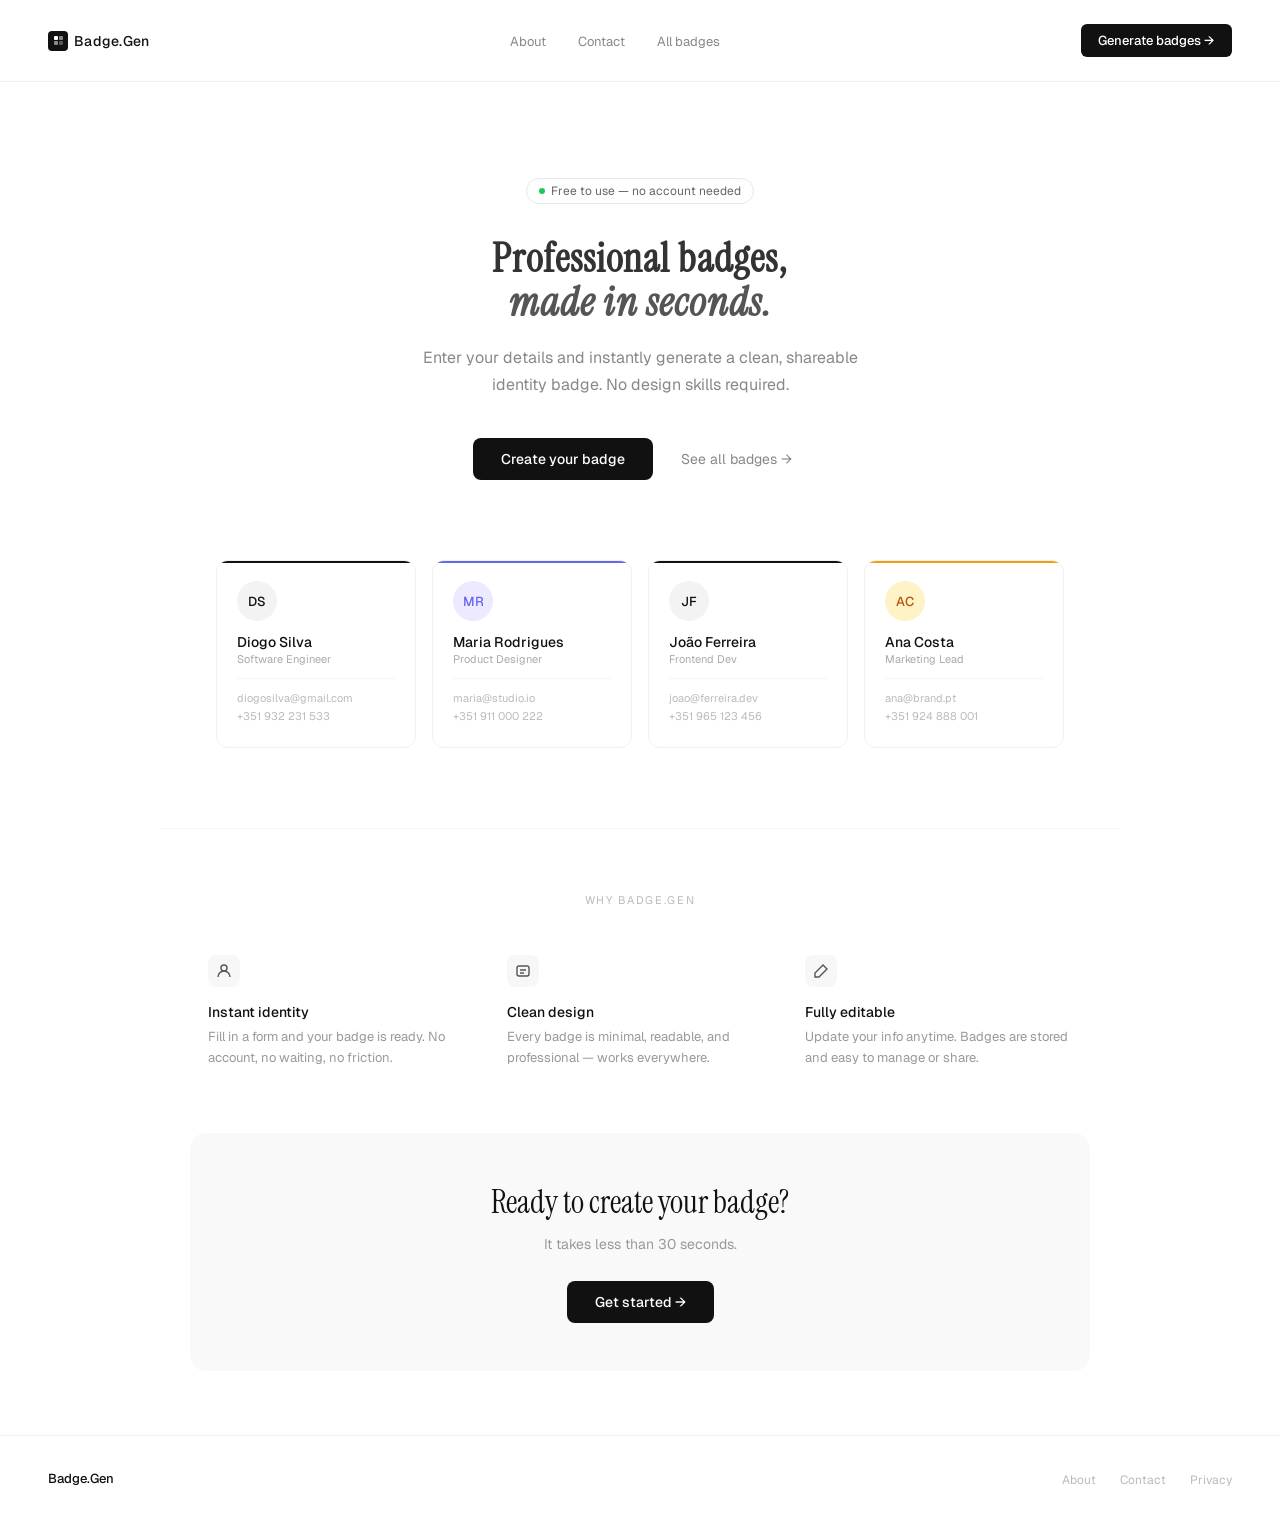
==== index.html @ 601352c2 "feat: changed over all structor and fixed path on nav bar" ====
<!doctype html>
<html lang="en">
  <head>
    <meta charset="UTF-8" />
    <meta name="viewport" content="width=device-width, initial-scale=1.0" />
    <title>Document</title>
    <link rel="stylesheet" href="styles/styles.css" />
  </head>
    <script src="scripts/webComponents.js"></script>
  <body>
    <div class="lp">
      <badge-gen-navbar
        logo-href="/"
        cta-href="/generate-badges.html"
      ></badge-gen-navbar>

      <section class="hero">
        <div class="pill">
          <span class="pill-dot"></span>
          Free to use — no account needed
        </div>
        <h1>Professional badges,<br /><em>made in seconds.</em></h1>
        <p class="hero-sub">
          Enter your details and instantly generate a clean, shareable identity
          badge. No design skills required.
        </p>
        <div class="hero-actions">
          <button class="btn-cta-lg">Create your badge</button>
          <button class="btn-ghost">See all badges →</button>
        </div>
      </section>

      <section class="preview-section">
        <div class="badge-strip">
          <div class="badge-card c1">
            <div class="b-avatar a1">DS</div>
            <div class="b-name">Diogo Silva</div>
            <div class="b-role">Software Engineer</div>
            <div class="b-sep"></div>
            <div class="b-detail">diogosilva@gmail.com</div>
            <div class="b-detail">+351 932 231 533</div>
          </div>
          <div class="badge-card c2">
            <div class="b-avatar a2">MR</div>
            <div class="b-name">Maria Rodrigues</div>
            <div class="b-role">Product Designer</div>
            <div class="b-sep"></div>
            <div class="b-detail">maria@studio.io</div>
            <div class="b-detail">+351 911 000 222</div>
          </div>
          <div class="badge-card c1">
            <div class="b-avatar a1">JF</div>
            <div class="b-name">João Ferreira</div>
            <div class="b-role">Frontend Dev</div>
            <div class="b-sep"></div>
            <div class="b-detail">joao@ferreira.dev</div>
            <div class="b-detail">+351 965 123 456</div>
          </div>
          <div class="badge-card c3">
            <div class="b-avatar a3">AC</div>
            <div class="b-name">Ana Costa</div>
            <div class="b-role">Marketing Lead</div>
            <div class="b-sep"></div>
            <div class="b-detail">ana@brand.pt</div>
            <div class="b-detail">+351 924 888 001</div>
          </div>
        </div>
      </section>

      <section class="features">
        <p class="features-label">Why Badge.Gen</p>
        <div class="features-grid">
          <div class="feat-item">
            <div class="feat-icon">
              <svg
                viewBox="0 0 16 16"
                fill="none"
                stroke="currentColor"
                stroke-width="1.4"
              >
                <circle cx="8" cy="5" r="3" />
                <path d="M2 14c0-3.3 2.7-6 6-6s6 2.7 6 6" />
              </svg>
            </div>
            <div class="feat-title">Instant identity</div>
            <div class="feat-desc">
              Fill in a form and your badge is ready. No account, no waiting, no
              friction.
            </div>
          </div>
          <div class="feat-item">
            <div class="feat-icon">
              <svg
                viewBox="0 0 16 16"
                fill="none"
                stroke="currentColor"
                stroke-width="1.4"
              >
                <rect x="2" y="3" width="12" height="10" rx="2" />
                <path d="M5 7h6M5 10h4" />
              </svg>
            </div>
            <div class="feat-title">Clean design</div>
            <div class="feat-desc">
              Every badge is minimal, readable, and professional — works
              everywhere.
            </div>
          </div>
          <div class="feat-item">
            <div class="feat-icon">
              <svg
                viewBox="0 0 16 16"
                fill="none"
                stroke="currentColor"
                stroke-width="1.4"
              >
                <path d="M10 2l4 4-8 8H2v-4L10 2z" />
              </svg>
            </div>
            <div class="feat-title">Fully editable</div>
            <div class="feat-desc">
              Update your info anytime. Badges are stored and easy to manage or
              share.
            </div>
          </div>
        </div>
      </section>

      <section class="cta-section">
        <h2>Ready to create your badge?</h2>
        <p>It takes less than 30 seconds.</p>
        <button class="btn-cta-lg">Get started →</button>
      </section>

      <footer>
        <span class="footer-logo">Badge.Gen</span>
        <ul class="footer-links">
          <li><a href="#">About</a></li>
          <li><a href="#">Contact</a></li>
          <li><a href="#">Privacy</a></li>
        </ul>
      </footer>
    </div>
  </body>
</html>
---- styles/styles.css ----
@import url('https://fonts.googleapis.com/css2?family=Instrument+Serif:ital@0;1&family=Geist:wght@300;400;500&display=swap');

  * { box-sizing: border-box; margin: 0; padding: 0; }
body {
  font-family: 'Geist', sans-serif;
  background: #fafafa;
  color: #111;
}

/* layout */
.page {
  max-width: 1100px;
  margin: 0 auto;
  padding: 3rem 1.5rem;
}

/* título */
.page h1 {
  text-align: center;
  margin-bottom: 2rem;
  font-size: 2.5rem;
}

/* form */
#create-badge {
  margin: 0 auto;
  max-width: 420px;
  padding: 2rem;
  background: #fff;
  border: 1px solid #eee;
  border-radius: 16px;
  box-shadow: 0 10px 30px rgba(0,0,0,0.05);
}

/* inputs */
.input-group label {
  font-size: 12px;
  color: #666;
}

#create-badge {
  display: flex;
  flex-direction: column;
  gap: 1em;
}

/* botão */
.cssbuttons-io-button {
  margin-top: 1rem;
  background: #111;
  color: white;
  border: none;
  padding: 0.75rem;
  border-radius: 10px;
  cursor: pointer;
}

.cssbuttons-io-button:hover {
  opacity: 0.85;
}
  .lp {
    background: #fff;
    color: #111;
    font-family: 'Geist', sans-serif;
    font-weight: 400;
  }

  nav {
    display: flex;
    align-items: center;
    justify-content: space-between;
    padding: 1.5rem 3rem;
    border-bottom: 1px solid #f0f0f0;
  }

  .logo {
    font-family: 'Geist', sans-serif;
    font-size: 14px;
    font-weight: 500;
    letter-spacing: 0.02em;
    color: #111;
    display: flex;
    align-items: center;
    gap: 6px;
  }

  .logo-mark {
    width: 20px;
    height: 20px;
    background: #111;
    border-radius: 4px;
    display: inline-flex;
    align-items: center;
    justify-content: center;
  }

  .logo-mark svg { width: 11px; height: 11px; }

  .nav-links {
    display: flex;
    align-items: center;
    gap: 2rem;
    list-style: none;
  }

  .nav-links a {
    font-size: 13px;
    color: #888;
    text-decoration: none;
    transition: color 0.15s;
  }

  .nav-links a:hover { color: #111; }

  .btn-cta {
    font-family: 'Geist', sans-serif;
    font-size: 13px;
    font-weight: 500;
    background: #111;
    color: #fff;
    border: none;
    padding: 0.55rem 1.25rem;
    border-radius: 6px;
    cursor: pointer;
    transition: opacity 0.15s;
  }
  
  .btn-cta:hover { opacity: 0.8; }

  .btn-outline {
    font-family: 'Geist', sans-serif;
    font-size: 13px;
    font-weight: 500;
    background: #fff;
    color: #111;
    border: 1px solid #e0e0e0;
    padding: 0.55rem 1.25rem;
    border-radius: 6px;
    cursor: pointer;
    transition: border-color 0.15s;
  }

  .btn-outline:hover { border-color: #bbb; }

  .hero {
    padding: 6rem 3rem 5rem;
    max-width: 960px;
    margin: 0 auto;
    text-align: center;
  }

  .pill {
    display: inline-flex;
    align-items: center;
    gap: 6px;
    border: 1px solid #e8e8e8;
    border-radius: 99px;
    padding: 4px 12px;
    font-size: 12px;
    color: #666;
    margin-bottom: 2rem;
  }

  .pill-dot {
    width: 6px;
    height: 6px;
    border-radius: 50%;
    background: #22c55e;
    flex-shrink: 0;
  }

  h1 {
    font-family: 'Instrument Serif', serif;
    font-size: clamp(3rem, 6vw, 4.5rem);
    font-weight: 400;
    line-height: 1.1;
    letter-spacing: -0.02em;
    color: #111;
    margin-bottom: 1.25rem;
  }

  h1 em {
    font-style: italic;
    color: #555;
  }

  .hero-sub {
    font-size: 16px;
    color: #888;
    line-height: 1.7;
    max-width: 480px;
    margin: 0 auto 2.5rem;
  }

  .hero-actions {
    display: flex;
    align-items: center;
    justify-content: center;
    gap: 12px;
  }

  .btn-cta-lg {
    font-family: 'Geist', sans-serif;
    font-size: 14px;
    font-weight: 500;
    background: #111;
    color: #fff;
    border: none;
    padding: 0.75rem 1.75rem;
    border-radius: 8px;
    cursor: pointer;
    transition: opacity 0.15s;
  }

  .btn-cta-lg:hover { opacity: 0.8; }

  .btn-ghost {
    font-family: 'Geist', sans-serif;
    font-size: 14px;
    color: #888;
    background: none;
    border: none;
    cursor: pointer;
    padding: 0.75rem 1rem;
    transition: color 0.15s;
  }

  .btn-ghost:hover { color: #111; }

  .preview-section {
    padding: 0 3rem 5rem;
    max-width: 960px;
    margin: 0 auto;
  }

  .badge-strip {
    display: flex;
    gap: 16px;
    justify-content: center;
    flex-wrap: wrap;
  }

  .badge-card {
    width: 200px;
    border: 1px solid #f0f0f0;
    border-radius: 12px;
    padding: 1.25rem;
    background: #fff;
    position: relative;
    overflow: hidden;
    transition: border-color 0.2s;
  }

  .badge-card:hover { border-color: #ddd; }

  .badge-card::after {
    content: '';
    position: absolute;
    top: 0; left: 0; right: 0;
    height: 2px;
  }

  .badge-card.c1::after { background: #111; }
  .badge-card.c2::after { background: #6366f1; }
  .badge-card.c3::after { background: #f59e0b; }

  .b-avatar {
    width: 40px;
    height: 40px;
    border-radius: 50%;
    display: flex;
    align-items: center;
    justify-content: center;
    font-size: 13px;
    font-weight: 500;
    margin-bottom: 0.75rem;
  }

  .b-avatar.a1 { background: #f3f3f3; color: #111; }
  .b-avatar.a2 { background: #ede9fe; color: #6366f1; }
  .b-avatar.a3 { background: #fef3c7; color: #b45309; }

  .b-name {
    font-size: 14px;
    font-weight: 500;
    color: #111;
    margin-bottom: 1px;
  }

  .b-role {
    font-size: 11px;
    color: #aaa;
    margin-bottom: 0.75rem;
  }

  .b-sep { height: 1px; background: #f5f5f5; margin-bottom: 0.75rem; }

  .b-detail {
    font-size: 11px;
    color: #bbb;
    margin-bottom: 4px;
    white-space: nowrap;
    overflow: hidden;
    text-overflow: ellipsis;
  }

  .features {
    padding: 4rem 3rem;
    max-width: 960px;
    margin: 0 auto;
    border-top: 1px solid #f5f5f5;
  }

  .features-label {
    font-size: 11px;
    letter-spacing: 0.15em;
    text-transform: uppercase;
    color: #bbb;
    margin-bottom: 3rem;
    text-align: center;
  }

  .features-grid {
    display: grid;
    grid-template-columns: repeat(3, minmax(0, 1fr));
    gap: 2rem;
  }

  .feat-item { }

  .feat-icon {
    width: 32px;
    height: 32px;
    background: #f7f7f7;
    border-radius: 8px;
    display: flex;
    align-items: center;
    justify-content: center;
    margin-bottom: 1rem;
  }

  .feat-icon svg { width: 16px; height: 16px; color: #555; }

  .feat-title {
    font-size: 14px;
    font-weight: 500;
    color: #111;
    margin-bottom: 6px;
  }

  .feat-desc {
    font-size: 13px;
    color: #999;
    line-height: 1.6;
  }

  .cta-section {
    margin: 0 3rem 4rem;
    max-width: 900px;
    margin-left: auto;
    margin-right: auto;
    background: #f9f9f9;
    border-radius: 16px;
    padding: 3rem;
    text-align: center;
  }

  .cta-section h2 {
    font-family: 'Instrument Serif', serif;
    font-size: 2rem;
    font-weight: 400;
    color: #111;
    margin-bottom: 0.75rem;
  }

  .cta-section p {
    font-size: 14px;
    color: #999;
    margin-bottom: 1.75rem;
  }

  footer {
    padding: 2rem 3rem;
    border-top: 1px solid #f0f0f0;
    display: flex;
    align-items: center;
    justify-content: space-between;
  }

  .footer-logo {
    font-size: 13px;
    font-weight: 500;
    color: #111;
  }

  .footer-links {
    display: flex;
    gap: 1.5rem;
    list-style: none;
  }

  .footer-links a {
    font-size: 12px;
    color: #bbb;
    text-decoration: none;
  }

  .footer-links a:hover { color: #888; }






/* From Uiverse.io by reglobby */ 
.input {
  border: 2px solid transparent;
  width: 100%;
  height: 2.5em;
  padding-left: 0.8em;
  outline: none;
  overflow: hidden;
  background-color: #F3F3F3;
  border-radius: 10px;
  transition: all 0.5s;
}

.input:hover,
.input:focus {
  border: 2px solid #4A9DEC;
  box-shadow: 0px 0px 0px 7px rgb(74, 157, 236, 20%);
  background-color: white;
}

#create-badge {
  display: flex;
  flex-direction: column;
  gap: 1em;
  background-color: #e8e6e6;
  width: 300px;
  padding: 20px;
  border-radius: 20px;
}
.input-group {
  display: flex;
  flex-direction: column;
  gap: 0.5em; 
}

















.container {
    max-width: 1200px;
    background-color: #ffffff;
    border-radius: 12px;
    box-shadow: 0 8px 16px rgba(0, 0, 0, 0.1);
    padding: 30px;
    text-align: center;
}

h1 {
    font-size: 2.5rem;
    color: #333;
    margin-bottom: 20px;
    font-weight: 600;
    letter-spacing: 1px;
}

.badge-list {
    display: grid;
    grid-template-columns: repeat(auto-fill, minmax(250px, 1fr));
    gap: 30px;
    padding: 0 20px;
}

/* Badge item card */
.badge-item {
    background-color: #ffffff;
    border-radius: 12px;
    padding: 20px;
    box-shadow: 0 4px 12px rgba(0, 0, 0, 0.1);
    transition: transform 0.3s ease, box-shadow 0.3s ease;
    display: flex;
    flex-direction: column;
    align-items: center;
    justify-content: center;
    text-align: center;
}

/* Hover effect for badge cards */
.badge-item:hover {
    transform: translateY(-10px);
    box-shadow: 0 8px 24px rgba(0, 0, 0, 0.2);
}

/* Badge image */
.badge-item img {
    width: 80px;
    height: 80px;
    object-fit: contain;
    margin-bottom: 15px;
    transition: transform 0.3s ease;
}

/* Image hover effect */
.badge-item:hover img {
    transform: scale(1.1);
}

/* Badge title */
.badge-item h3 {
    font-size: 1.25rem;
    color: #333;
    margin-bottom: 10px;
    font-weight: 500;
}

/* Badge description */
.badge-item p {
    font-size: 0.875rem;
    color: #666;
    line-height: 1.5;
    max-width: 250px;
    margin: 0 auto;
}
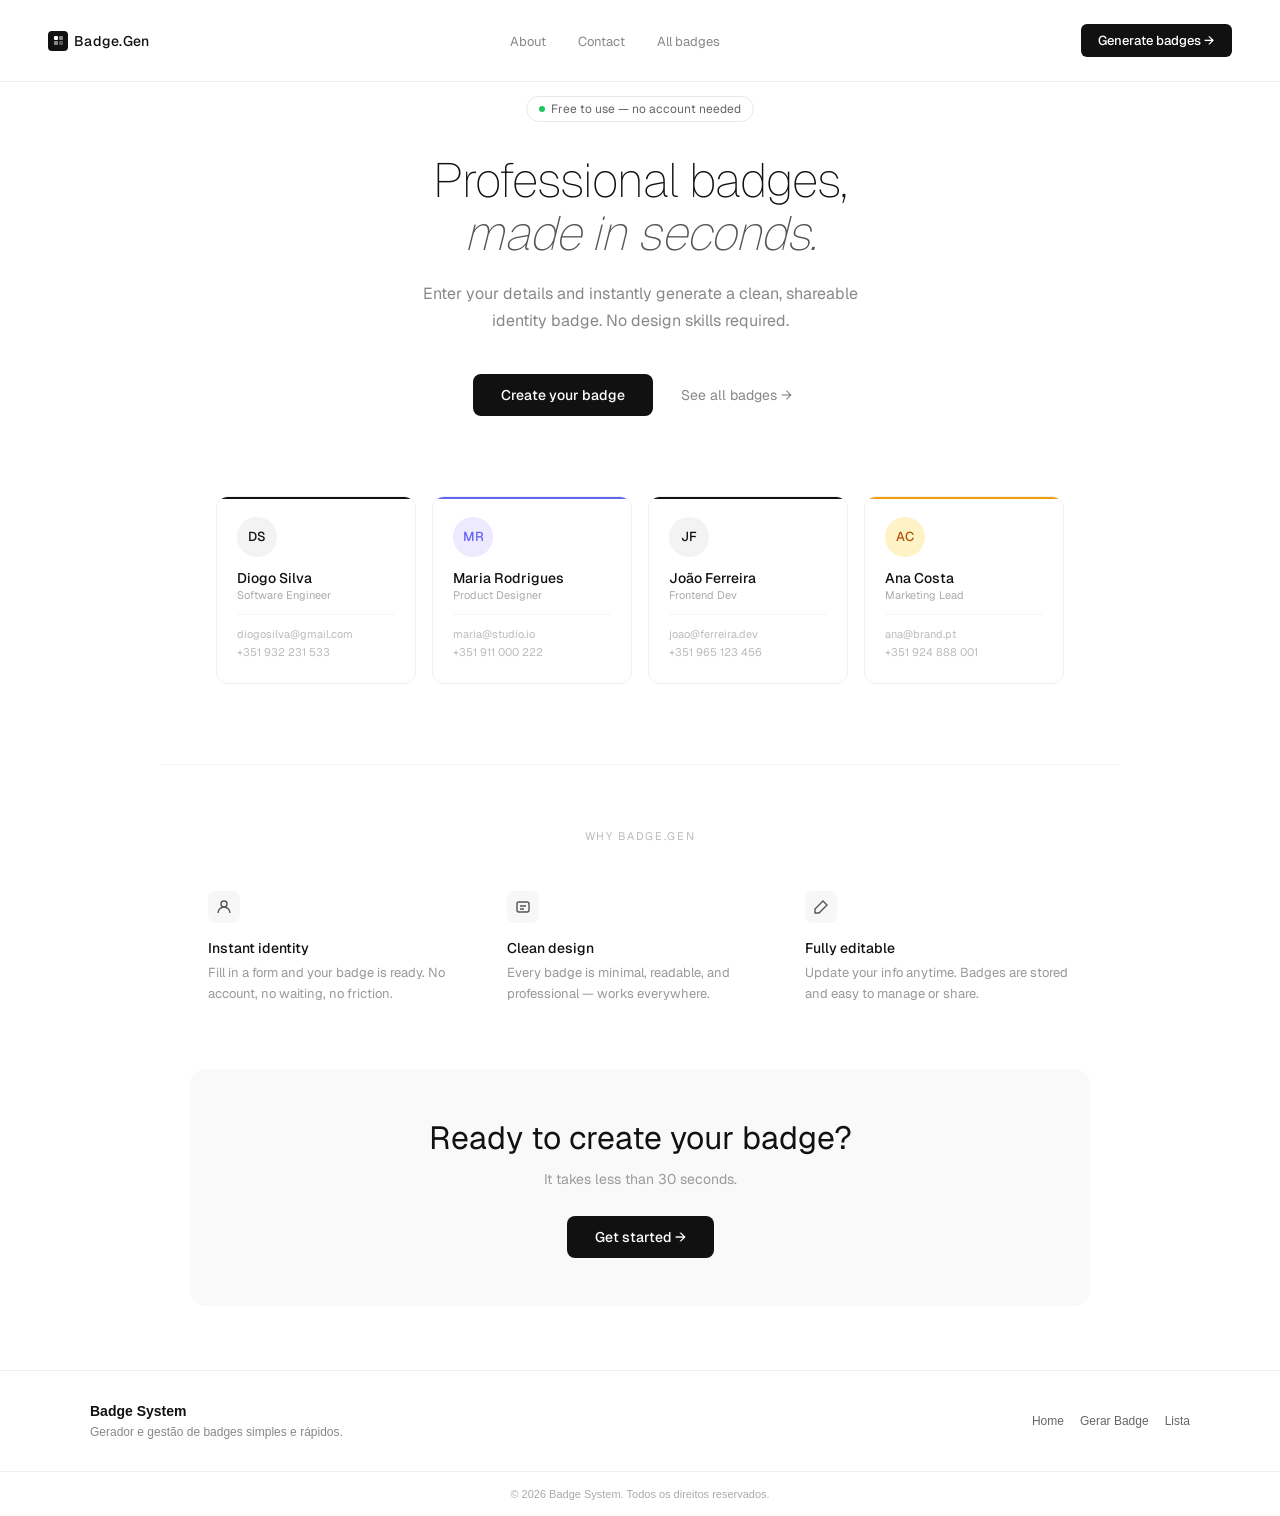
==== commit 8a3970b6: "feat: add badge page and created layout.js with header and footer webcomponents" ====
--- a/index.html
+++ b/index.html
@@ -6,20 +6,21 @@
     <title>Document</title>
     <link rel="stylesheet" href="styles/styles.css" />
   </head>
-    <script src="scripts/webComponents.js"></script>
+  <script type="module" src="/scripts/layout.js"></script>
+
   <body>
     <div class="lp">
-      <badge-gen-navbar
+      <badge-header
         logo-href="/"
         cta-href="/generate-badges.html"
-      ></badge-gen-navbar>
+      ></badge-header>
 
       <section class="hero">
         <div class="pill">
           <span class="pill-dot"></span>
           Free to use — no account needed
         </div>
-        <h1>Professional badges,<br /><em>made in seconds.</em></h1>
+        <h1 class="hero-title">Professional badges,<br /><em>made in seconds.</em></h1>
         <p class="hero-sub">
           Enter your details and instantly generate a clean, shareable identity
           badge. No design skills required.
@@ -132,14 +133,7 @@
         <button class="btn-cta-lg">Get started →</button>
       </section>
 
-      <footer>
-        <span class="footer-logo">Badge.Gen</span>
-        <ul class="footer-links">
-          <li><a href="#">About</a></li>
-          <li><a href="#">Contact</a></li>
-          <li><a href="#">Privacy</a></li>
-        </ul>
-      </footer>
+     <badge-footer></badge-footer>
     </div>
   </body>
 </html>
--- a/styles/styles.css
+++ b/styles/styles.css
@@ -169,17 +169,17 @@
     flex-shrink: 0;
   }
 
-  h1 {
-    font-family: 'Instrument Serif', serif;
-    font-size: clamp(3rem, 6vw, 4.5rem);
+  .hero-title {
+    font-size: clamp(3rem, 2vw, 4.5rem);
     font-weight: 400;
     line-height: 1.1;
     letter-spacing: -0.02em;
     color: #111;
+    font-weight: 100;
     margin-bottom: 1.25rem;
   }
 
-  h1 em {
+  .hero-title em {
     font-style: italic;
     color: #555;
   }
@@ -366,7 +366,6 @@
   }
 
   .cta-section h2 {
-    font-family: 'Instrument Serif', serif;
     font-size: 2rem;
     font-weight: 400;
     color: #111;
@@ -445,96 +444,4 @@
   display: flex;
   flex-direction: column;
   gap: 0.5em; 
-}
-
-
-
-
-
-
-
-
-
-
-
-
-
-
-
-
-
-.container {
-    max-width: 1200px;
-    background-color: #ffffff;
-    border-radius: 12px;
-    box-shadow: 0 8px 16px rgba(0, 0, 0, 0.1);
-    padding: 30px;
-    text-align: center;
-}
-
-h1 {
-    font-size: 2.5rem;
-    color: #333;
-    margin-bottom: 20px;
-    font-weight: 600;
-    letter-spacing: 1px;
-}
-
-.badge-list {
-    display: grid;
-    grid-template-columns: repeat(auto-fill, minmax(250px, 1fr));
-    gap: 30px;
-    padding: 0 20px;
-}
-
-/* Badge item card */
-.badge-item {
-    background-color: #ffffff;
-    border-radius: 12px;
-    padding: 20px;
-    box-shadow: 0 4px 12px rgba(0, 0, 0, 0.1);
-    transition: transform 0.3s ease, box-shadow 0.3s ease;
-    display: flex;
-    flex-direction: column;
-    align-items: center;
-    justify-content: center;
-    text-align: center;
-}
-
-/* Hover effect for badge cards */
-.badge-item:hover {
-    transform: translateY(-10px);
-    box-shadow: 0 8px 24px rgba(0, 0, 0, 0.2);
-}
-
-/* Badge image */
-.badge-item img {
-    width: 80px;
-    height: 80px;
-    object-fit: contain;
-    margin-bottom: 15px;
-    transition: transform 0.3s ease;
-}
-
-/* Image hover effect */
-.badge-item:hover img {
-    transform: scale(1.1);
-}
-
-/* Badge title */
-.badge-item h3 {
-    font-size: 1.25rem;
-    color: #333;
-    margin-bottom: 10px;
-    font-weight: 500;
-}
-
-/* Badge description */
-.badge-item p {
-    font-size: 0.875rem;
-    color: #666;
-    line-height: 1.5;
-    max-width: 250px;
-    margin: 0 auto;
-}
-
+}
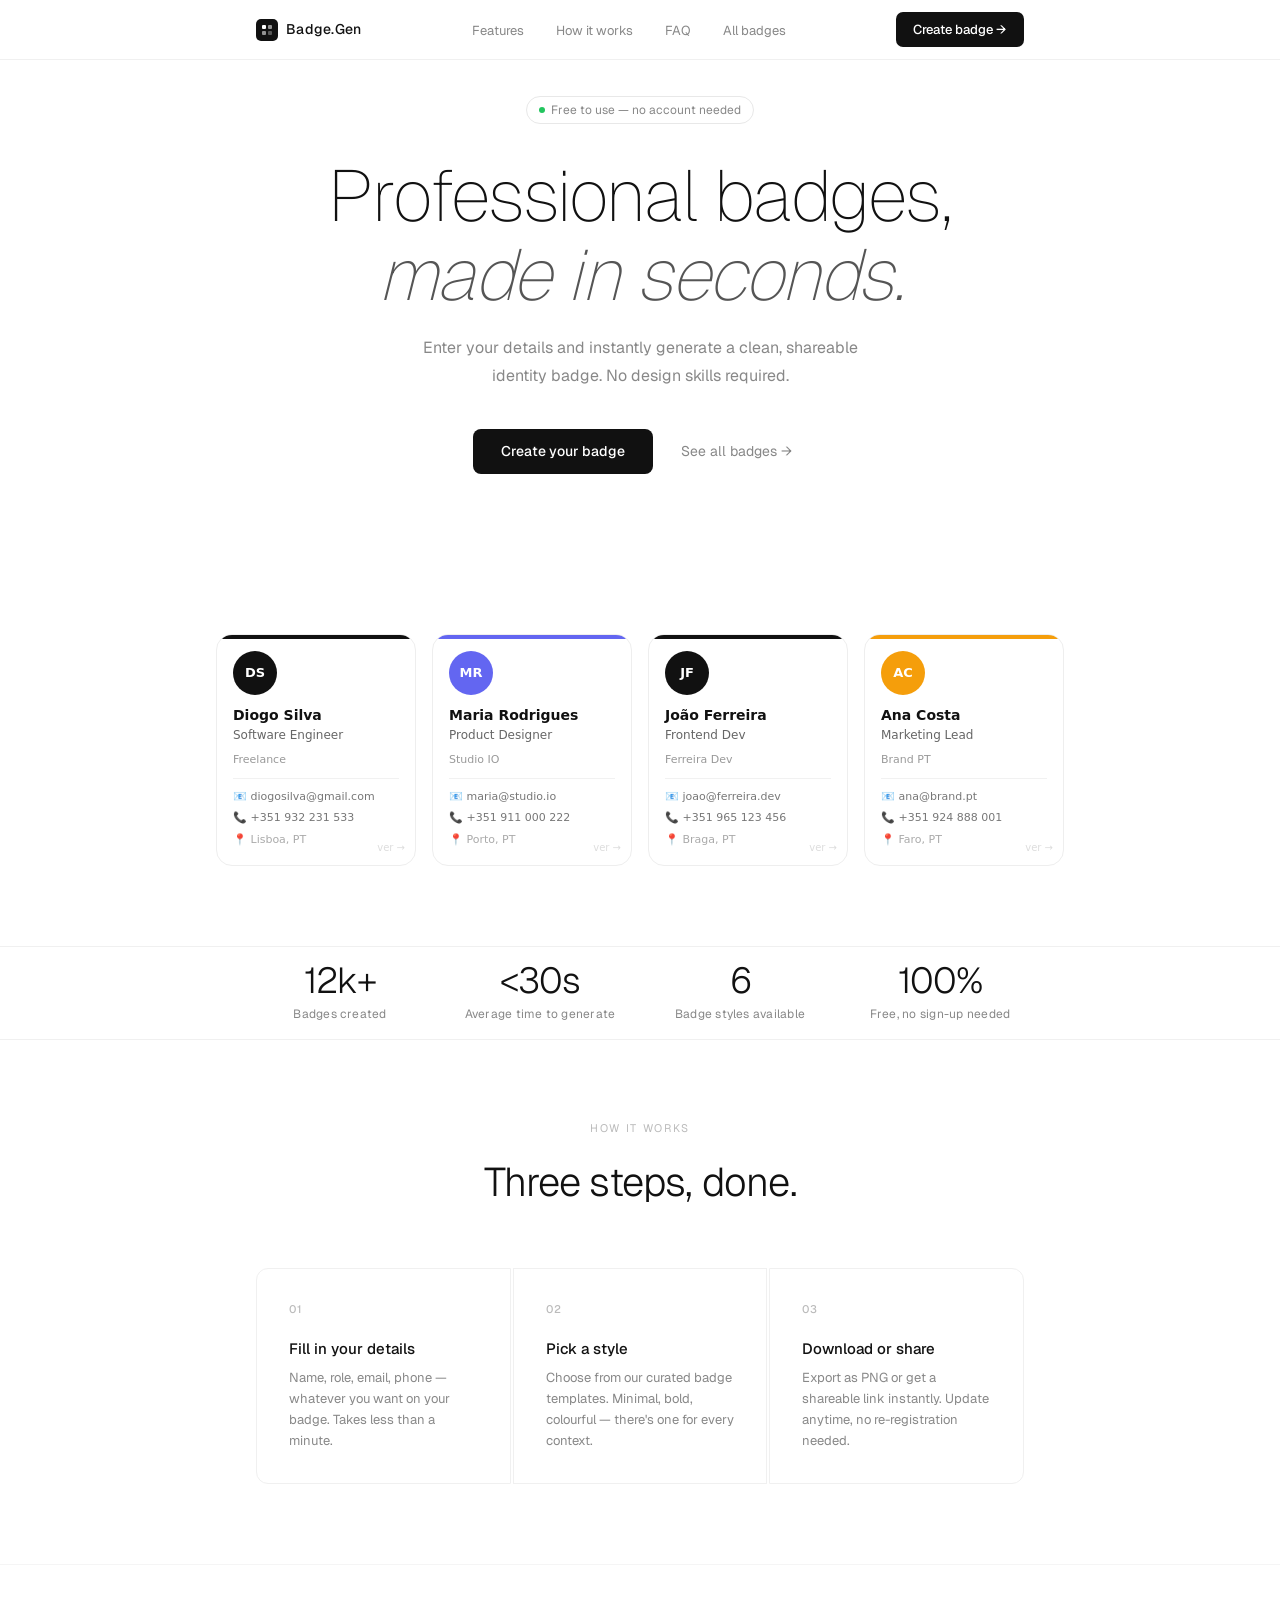
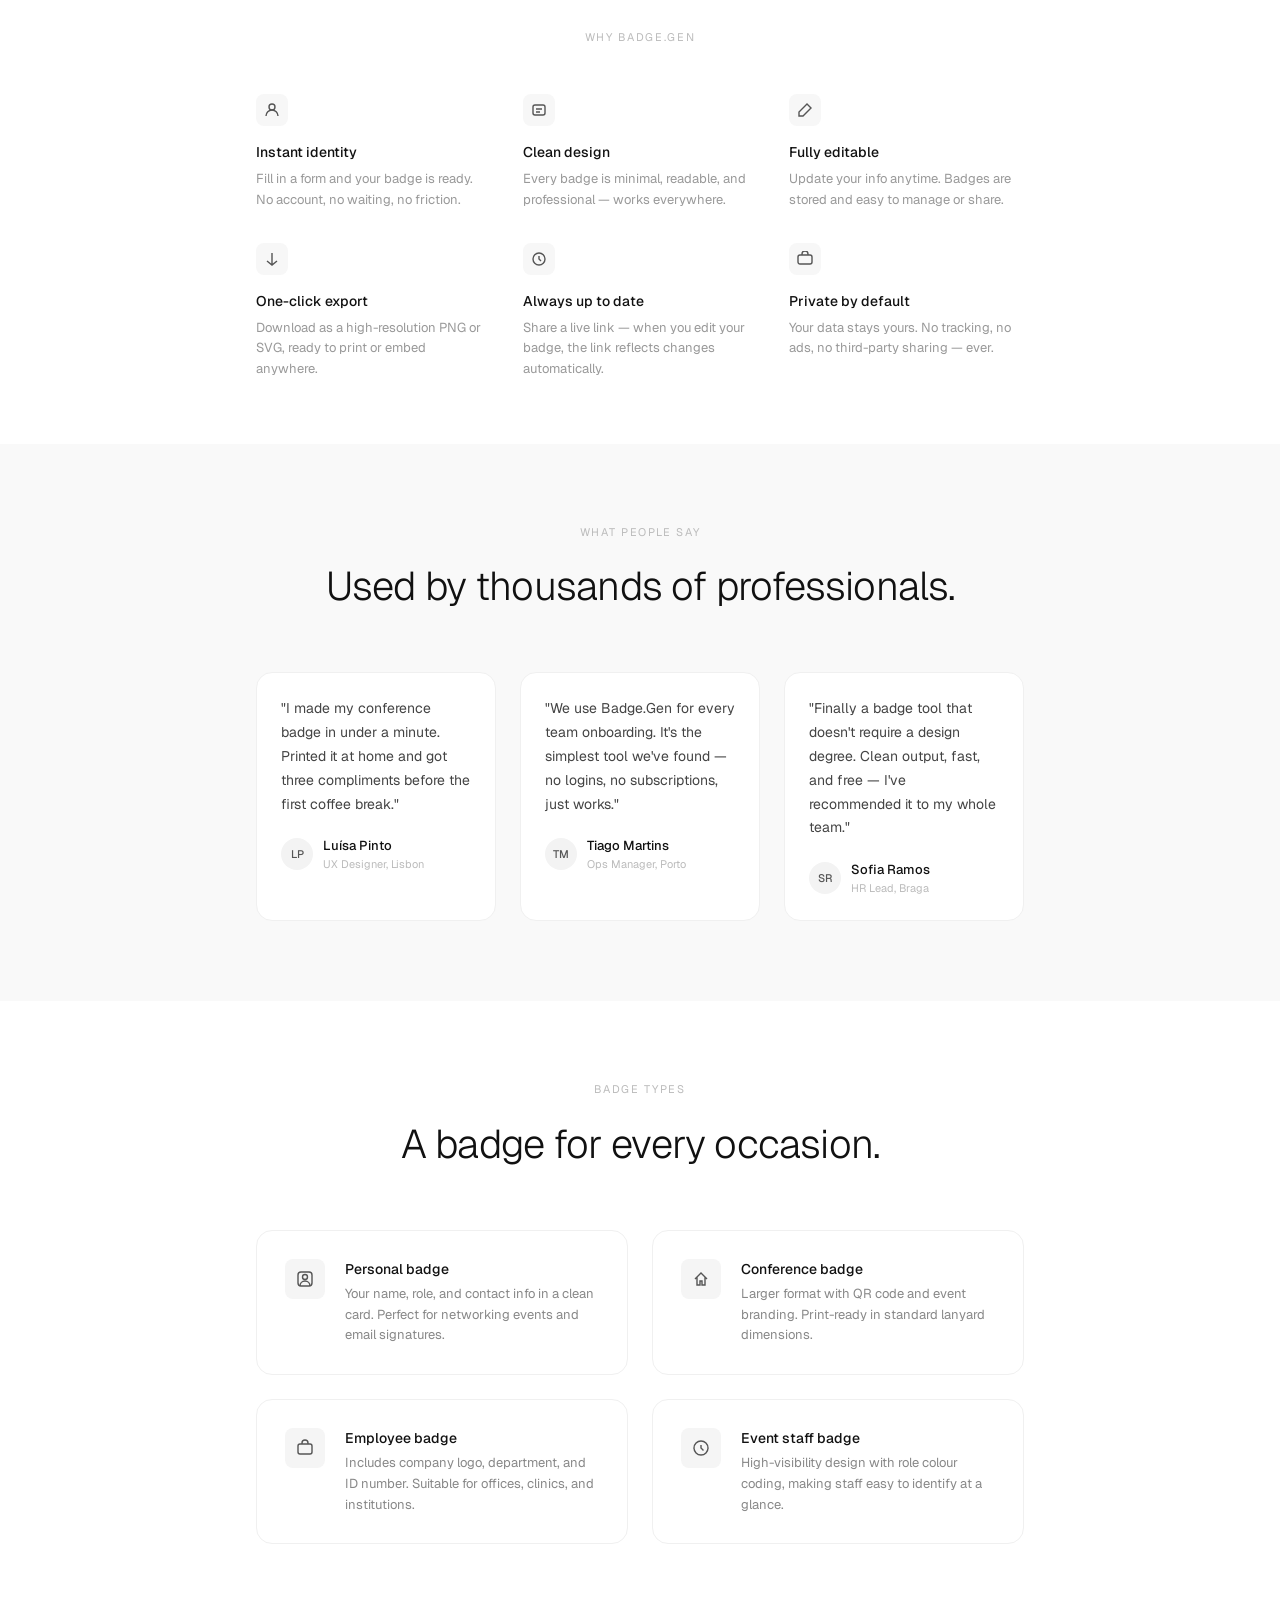
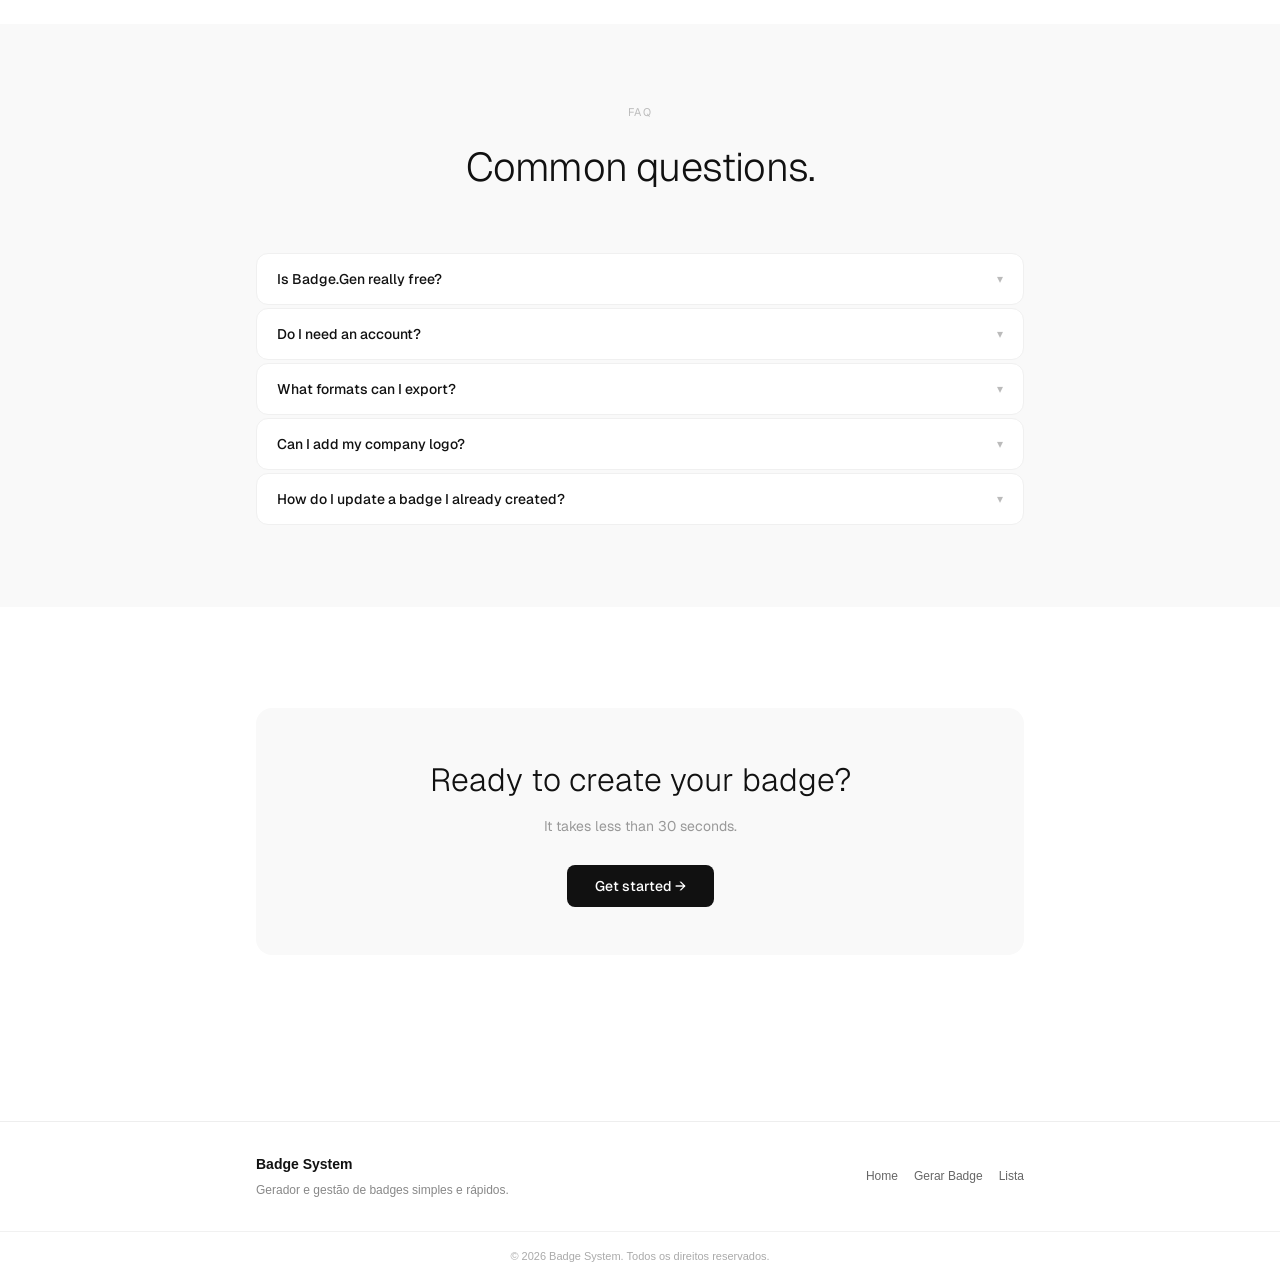
==== commit 4863349c: "style: add new sections to home page and create a new style" ====
--- a/index.html
+++ b/index.html
@@ -3,82 +3,119 @@
   <head>
     <meta charset="UTF-8" />
     <meta name="viewport" content="width=device-width, initial-scale=1.0" />
-    <title>Document</title>
-    <link rel="stylesheet" href="styles/styles.css" />
+    <title>Badge.Gen — Professional badges in seconds</title>
+    <link rel="stylesheet" href="styles/layout.css" />
+    <link rel="stylesheet" href="styles/index.css" />
   </head>
   <script type="module" src="/scripts/layout.js"></script>
 
   <body>
     <div class="lp">
+
+      <!-- ── Nav ── -->
       <badge-header
         logo-href="/"
         cta-href="/generate-badges.html"
       ></badge-header>
 
-      <section class="hero">
-        <div class="pill">
-          <span class="pill-dot"></span>
-          Free to use — no account needed
-        </div>
-        <h1 class="hero-title">Professional badges,<br /><em>made in seconds.</em></h1>
-        <p class="hero-sub">
-          Enter your details and instantly generate a clean, shareable identity
-          badge. No design skills required.
-        </p>
-        <div class="hero-actions">
-          <button class="btn-cta-lg">Create your badge</button>
-          <button class="btn-ghost">See all badges →</button>
-        </div>
-      </section>
-
-      <section class="preview-section">
-        <div class="badge-strip">
-          <div class="badge-card c1">
-            <div class="b-avatar a1">DS</div>
-            <div class="b-name">Diogo Silva</div>
-            <div class="b-role">Software Engineer</div>
-            <div class="b-sep"></div>
-            <div class="b-detail">diogosilva@gmail.com</div>
-            <div class="b-detail">+351 932 231 533</div>
-          </div>
-          <div class="badge-card c2">
-            <div class="b-avatar a2">MR</div>
-            <div class="b-name">Maria Rodrigues</div>
-            <div class="b-role">Product Designer</div>
-            <div class="b-sep"></div>
-            <div class="b-detail">maria@studio.io</div>
-            <div class="b-detail">+351 911 000 222</div>
-          </div>
-          <div class="badge-card c1">
-            <div class="b-avatar a1">JF</div>
-            <div class="b-name">João Ferreira</div>
-            <div class="b-role">Frontend Dev</div>
-            <div class="b-sep"></div>
-            <div class="b-detail">joao@ferreira.dev</div>
-            <div class="b-detail">+351 965 123 456</div>
-          </div>
-          <div class="badge-card c3">
-            <div class="b-avatar a3">AC</div>
-            <div class="b-name">Ana Costa</div>
-            <div class="b-role">Marketing Lead</div>
-            <div class="b-sep"></div>
-            <div class="b-detail">ana@brand.pt</div>
-            <div class="b-detail">+351 924 888 001</div>
-          </div>
-        </div>
-      </section>
-
+
+      <!-- ── Hero ── -->
+<section class="hero">
+  <div class="pill">
+    <span class="pill-dot"></span>
+    Free to use — no account needed
+  </div>
+
+  <h1 class="hero-title">
+    Professional badges,<br /><em>made in seconds.</em>
+  </h1>
+
+  <p class="hero-sub">
+    Enter your details and instantly generate a clean, shareable identity badge.
+    No design skills required.
+  </p>
+
+  <div class="hero-actions">
+    <a href="/pages/generate-badges.html" class="btn-cta-lg">
+      Create your badge
+    </a>
+
+    <a href="/pages/all-badges.html" class="btn-ghost">
+      See all badges →
+    </a>
+  </div>
+</section>
+
+
+<section class="preview-section">
+  <div class="badge-strip" id="badge-strip"></div>
+</section>
+
+
+      <!-- ── Stats ── -->
+      <section class="stats-section">
+        <div class="stats-grid">
+          <div>
+            <div class="stat-number">12k+</div>
+            <div class="stat-label">Badges created</div>
+          </div>
+          <div>
+            <div class="stat-number">&lt;30s</div>
+            <div class="stat-label">Average time to generate</div>
+          </div>
+          <div>
+            <div class="stat-number">6</div>
+            <div class="stat-label">Badge styles available</div>
+          </div>
+          <div>
+            <div class="stat-number">100%</div>
+            <div class="stat-label">Free, no sign-up needed</div>
+          </div>
+        </div>
+      </section>
+
+
+      <!-- ── How it works ── -->
+      <section class="how-section">
+        <p class="section-eyebrow">How it works</p>
+        <h2 class="section-title">Three steps, done.</h2>
+
+        <div class="steps-grid">
+          <div class="step-item">
+            <div class="step-num">01</div>
+            <div class="step-title">Fill in your details</div>
+            <div class="step-desc">
+              Name, role, email, phone — whatever you want on your badge. Takes
+              less than a minute.
+            </div>
+          </div>
+          <div class="step-item">
+            <div class="step-num">02</div>
+            <div class="step-title">Pick a style</div>
+            <div class="step-desc">
+              Choose from our curated badge templates. Minimal, bold, colourful
+              — there's one for every context.
+            </div>
+          </div>
+          <div class="step-item">
+            <div class="step-num">03</div>
+            <div class="step-title">Download or share</div>
+            <div class="step-desc">
+              Export as PNG or get a shareable link instantly. Update anytime,
+              no re-registration needed.
+            </div>
+          </div>
+        </div>
+      </section>
+
+
+      <!-- ── Features ── -->
       <section class="features">
         <p class="features-label">Why Badge.Gen</p>
         <div class="features-grid">
           <div class="feat-item">
             <div class="feat-icon">
-              <svg
-                viewBox="0 0 16 16"
-                fill="none"
-                stroke="currentColor"
-                stroke-width="1.4"
-              >
+              <svg viewBox="0 0 16 16" fill="none" stroke="currentColor" stroke-width="1.4">
                 <circle cx="8" cy="5" r="3" />
                 <path d="M2 14c0-3.3 2.7-6 6-6s6 2.7 6 6" />
               </svg>
@@ -91,12 +128,7 @@
           </div>
           <div class="feat-item">
             <div class="feat-icon">
-              <svg
-                viewBox="0 0 16 16"
-                fill="none"
-                stroke="currentColor"
-                stroke-width="1.4"
-              >
+              <svg viewBox="0 0 16 16" fill="none" stroke="currentColor" stroke-width="1.4">
                 <rect x="2" y="3" width="12" height="10" rx="2" />
                 <path d="M5 7h6M5 10h4" />
               </svg>
@@ -109,12 +141,7 @@
           </div>
           <div class="feat-item">
             <div class="feat-icon">
-              <svg
-                viewBox="0 0 16 16"
-                fill="none"
-                stroke="currentColor"
-                stroke-width="1.4"
-              >
+              <svg viewBox="0 0 16 16" fill="none" stroke="currentColor" stroke-width="1.4">
                 <path d="M10 2l4 4-8 8H2v-4L10 2z" />
               </svg>
             </div>
@@ -124,16 +151,257 @@
               share.
             </div>
           </div>
-        </div>
-      </section>
-
+          <div class="feat-item">
+            <div class="feat-icon">
+              <svg viewBox="0 0 16 16" fill="none" stroke="currentColor" stroke-width="1.4">
+                <path d="M13 10l-5 4-5-4M8 14V2" />
+              </svg>
+            </div>
+            <div class="feat-title">One-click export</div>
+            <div class="feat-desc">
+              Download as a high-resolution PNG or SVG, ready to print or embed
+              anywhere.
+            </div>
+          </div>
+          <div class="feat-item">
+            <div class="feat-icon">
+              <svg viewBox="0 0 16 16" fill="none" stroke="currentColor" stroke-width="1.4">
+                <path d="M2 8a6 6 0 1 0 12 0A6 6 0 0 0 2 8z" />
+                <path d="M8 5v3l2 2" />
+              </svg>
+            </div>
+            <div class="feat-title">Always up to date</div>
+            <div class="feat-desc">
+              Share a live link — when you edit your badge, the link reflects
+              changes automatically.
+            </div>
+          </div>
+          <div class="feat-item">
+            <div class="feat-icon">
+              <svg viewBox="0 0 16 16" fill="none" stroke="currentColor" stroke-width="1.4">
+                <rect x="1" y="4" width="14" height="9" rx="2" />
+                <path d="M5 4V3a3 3 0 0 1 6 0v1" />
+              </svg>
+            </div>
+            <div class="feat-title">Private by default</div>
+            <div class="feat-desc">
+              Your data stays yours. No tracking, no ads, no third-party sharing
+              — ever.
+            </div>
+          </div>
+        </div>
+      </section>
+
+
+      <!-- ── Badge types ── -->
+
+
+
+      <!-- ── Testimonials ── -->
+      <section class="testimonials-section">
+        <div class="testimonials-inner">
+          <p class="section-eyebrow">What people say</p>
+          <h2 class="section-title">Used by thousands of professionals.</h2>
+
+          <div class="testimonials-grid">
+            <div class="testimonial-card">
+              <p class="testimonial-quote">
+                "I made my conference badge in under a minute. Printed it at home
+                and got three compliments before the first coffee break."
+              </p>
+              <div class="testimonial-author">
+                <div class="t-avatar">LP</div>
+                <div>
+                  <div class="t-name">Luísa Pinto</div>
+                  <div class="t-role">UX Designer, Lisbon</div>
+                </div>
+              </div>
+            </div>
+            <div class="testimonial-card">
+              <p class="testimonial-quote">
+                "We use Badge.Gen for every team onboarding. It's the simplest
+                tool we've found — no logins, no subscriptions, just works."
+              </p>
+              <div class="testimonial-author">
+                <div class="t-avatar">TM</div>
+                <div>
+                  <div class="t-name">Tiago Martins</div>
+                  <div class="t-role">Ops Manager, Porto</div>
+                </div>
+              </div>
+            </div>
+            <div class="testimonial-card">
+              <p class="testimonial-quote">
+                "Finally a badge tool that doesn't require a design degree. Clean
+                output, fast, and free — I've recommended it to my whole team."
+              </p>
+              <div class="testimonial-author">
+                <div class="t-avatar">SR</div>
+                <div>
+                  <div class="t-name">Sofia Ramos</div>
+                  <div class="t-role">HR Lead, Braga</div>
+                </div>
+              </div>
+            </div>
+          </div>
+        </div>
+      </section>
+
+      <section class="types-section">
+        <p class="section-eyebrow">Badge types</p>
+        <h2 class="section-title">A badge for every occasion.</h2>
+
+        <div class="types-grid">
+          <div class="type-card">
+            <div class="type-icon">
+              <svg viewBox="0 0 18 18" fill="none" stroke="currentColor" stroke-width="1.4">
+                <rect x="2" y="2" width="14" height="14" rx="3" />
+                <circle cx="9" cy="7" r="2.5" />
+                <path d="M4 16c0-2.8 2.2-5 5-5s5 2.2 5 5" />
+              </svg>
+            </div>
+            <div>
+              <div class="type-title">Personal badge</div>
+              <div class="type-desc">
+                Your name, role, and contact info in a clean card. Perfect for
+                networking events and email signatures.
+              </div>
+            </div>
+          </div>
+          <div class="type-card">
+            <div class="type-icon">
+              <svg viewBox="0 0 18 18" fill="none" stroke="currentColor" stroke-width="1.4">
+                <path d="M3 9l6-6 6 6M5 7v8h3v-4h2v4h3V7" />
+              </svg>
+            </div>
+            <div>
+              <div class="type-title">Conference badge</div>
+              <div class="type-desc">
+                Larger format with QR code and event branding. Print-ready in
+                standard lanyard dimensions.
+              </div>
+            </div>
+          </div>
+          <div class="type-card">
+            <div class="type-icon">
+              <svg viewBox="0 0 18 18" fill="none" stroke="currentColor" stroke-width="1.4">
+                <rect x="2" y="5" width="14" height="10" rx="2" />
+                <path d="M6 5V4a3 3 0 0 1 6 0v1" />
+              </svg>
+            </div>
+            <div>
+              <div class="type-title">Employee badge</div>
+              <div class="type-desc">
+                Includes company logo, department, and ID number. Suitable for
+                offices, clinics, and institutions.
+              </div>
+            </div>
+          </div>
+          <div class="type-card">
+            <div class="type-icon">
+              <svg viewBox="0 0 18 18" fill="none" stroke="currentColor" stroke-width="1.4">
+                <circle cx="9" cy="9" r="7" />
+                <path d="M9 6v3l2.5 2.5" />
+              </svg>
+            </div>
+            <div>
+              <div class="type-title">Event staff badge</div>
+              <div class="type-desc">
+                High-visibility design with role colour coding, making staff easy
+                to identify at a glance.
+              </div>
+            </div>
+          </div>
+        </div>
+      </section>
+      <!-- ── FAQ ── -->
+      <section class="faq-section">
+        <div class="faq-inner">
+          <p class="section-eyebrow">FAQ</p>
+          <h2 class="section-title">Common questions.</h2>
+
+          <div class="faq-list">
+            <div class="faq-item">
+              <button class="faq-question">
+                Is Badge.Gen really free?
+                <span class="faq-arrow">▾</span>
+              </button>
+              <div class="faq-answer">
+                Yes — completely free, no hidden tiers, no credit card. You can
+                create, edit, and download as many badges as you like.
+              </div>
+            </div>
+            <div class="faq-item">
+              <button class="faq-question">
+                Do I need an account?
+                <span class="faq-arrow">▾</span>
+              </button>
+              <div class="faq-answer">
+                No account required to generate a badge. If you want to save and
+                edit your badge later via a persistent link, you can optionally
+                sign up with your email.
+              </div>
+            </div>
+            <div class="faq-item">
+              <button class="faq-question">
+                What formats can I export?
+                <span class="faq-arrow">▾</span>
+              </button>
+              <div class="faq-answer">
+                PNG (high-resolution, transparent background), SVG (vector,
+                infinitely scalable), and PDF (print-ready, A4 and credit-card
+                sizes).
+              </div>
+            </div>
+            <div class="faq-item">
+              <button class="faq-question">
+                Can I add my company logo?
+                <span class="faq-arrow">▾</span>
+              </button>
+              <div class="faq-answer">
+                Yes. On the Employee and Conference badge templates you can upload
+                a logo (PNG or SVG) and it will be positioned automatically.
+              </div>
+            </div>
+            <div class="faq-item">
+              <button class="faq-question">
+                How do I update a badge I already created?
+                <span class="faq-arrow">▾</span>
+              </button>
+              <div class="faq-answer">
+                If you saved a link when you created the badge, open it and click
+                Edit. Any changes are reflected in the shared link immediately.
+              </div>
+            </div>
+          </div>
+        </div>
+      </section>
+
+
+      <!-- ── Final CTA ── -->
       <section class="cta-section">
-        <h2>Ready to create your badge?</h2>
+        <div>        <h2>Ready to create your badge?</h2>
         <p>It takes less than 30 seconds.</p>
-        <button class="btn-cta-lg">Get started →</button>
-      </section>
-
-     <badge-footer></badge-footer>
+        <button class="btn-cta-lg">Get started →</button></div>
+
+      </section>
+
+
+      <!-- ── Footer ── -->
+      <badge-footer></badge-footer>
+
     </div>
+
+    <script>
+      /* FAQ accordion */
+      document.querySelectorAll('.faq-question').forEach(btn => {
+        btn.addEventListener('click', () => {
+          const item = btn.closest('.faq-item');
+          const isOpen = item.classList.contains('open');
+          document.querySelectorAll('.faq-item').forEach(i => i.classList.remove('open'));
+          if (!isOpen) item.classList.add('open');
+        });
+      });
+    </script>
   </body>
-</html>
+</html>
--- a/styles/layout.css
+++ b/styles/layout.css
@@ -0,0 +1,143 @@
+@import url('https://fonts.googleapis.com/css2?family=Instrument+Serif:ital@0;1&family=Geist:wght@300;400;500&display=swap');
+
+*, *::before, *::after {
+  box-sizing: border-box;
+  margin: 0;
+  padding: 0;
+}
+
+:root {
+  --font-sans: 'Geist', sans-serif;
+  --font-serif: 'Instrument Serif', serif;
+
+  --color-bg: #fafafa;
+  --color-surface: #fff;
+  --color-border: #f0f0f0;
+  --color-border-md: #e0e0e0;
+
+  --color-ink: #111;
+  --color-ink-muted: #888;
+  --color-ink-faint: #bbb;
+
+  --color-accent: #111;
+  --color-accent-fg: #fff;
+
+  --radius-sm: 6px;
+  --radius-md: 8px;
+  --radius-lg: 12px;
+  --radius-xl: 16px;
+  --radius-pill: 99px;
+
+  --padding-lateral: 20vw;
+
+  --transition-fast: 0.15s ease;
+}
+
+html {
+  font-size: 16px;
+  -webkit-font-smoothing: antialiased;
+  -moz-osx-font-smoothing: grayscale;
+}
+
+body {
+  font-family: var(--font-sans);
+  background: var(--color-bg);
+  color: var(--color-ink);
+  line-height: 1.5;
+}
+
+a {
+  color: inherit;
+  text-decoration: none;
+}
+
+img, svg {
+  display: block;
+  max-width: 100%;
+}
+
+button {
+  font-family: var(--font-sans);
+  cursor: pointer;
+  border: none;
+  background: none;
+}
+
+ul, ol {
+  list-style: none;
+}
+
+/* ── Shared button primitives ── */
+
+.btn-cta {
+  font-size: 13px;
+  font-weight: 500;
+  background: var(--color-accent);
+  color: var(--color-accent-fg);
+  padding: 0.55rem 1.25rem;
+  border-radius: var(--radius-sm);
+  transition: opacity var(--transition-fast);
+}
+.btn-cta:hover { opacity: 0.8; }
+
+.btn-cta-lg {
+  font-size: 14px;
+  font-weight: 500;
+  background: var(--color-accent);
+  color: var(--color-accent-fg);
+  padding: 0.75rem 1.75rem;
+  border-radius: var(--radius-md);
+  transition: opacity var(--transition-fast);
+}
+.btn-cta-lg:hover { opacity: 0.8; }
+
+.btn-outline {
+  font-size: 13px;
+  font-weight: 500;
+  background: var(--color-surface);
+  color: var(--color-ink);
+  border: 1px solid var(--color-border-md);
+  padding: 0.55rem 1.25rem;
+  border-radius: var(--radius-sm);
+  transition: border-color var(--transition-fast);
+}
+.btn-outline:hover { border-color: #bbb; }
+
+.btn-ghost {
+  font-size: 14px;
+  color: var(--color-ink-muted);
+  padding: 0.75rem 1rem;
+  transition: color var(--transition-fast);
+}
+.btn-ghost:hover { color: var(--color-ink); }
+
+/* ── Form inputs ── */
+
+.input {
+  border: 2px solid transparent;
+  width: 100%;
+  height: 2.5em;
+  padding-left: 0.8em;
+  outline: none;
+  background-color: #f3f3f3;
+  border-radius: var(--radius-md);
+  font-family: var(--font-sans);
+  font-size: 14px;
+  transition: all 0.5s;
+}
+.input:hover,
+.input:focus {
+  border: 2px solid #4a9dec;
+  box-shadow: 0 0 0 7px rgb(74 157 236 / 20%);
+  background-color: white;
+}
+
+.input-group {
+  display: flex;
+  flex-direction: column;
+  gap: 0.5em;
+}
+.input-group label {
+  font-size: 12px;
+  color: #666;
+}
--- a/styles/index.css
+++ b/styles/index.css
@@ -0,0 +1,489 @@
+/* ================================================================
+   layout.css — Landing page styles only
+   Depends on: global.css (imported by the page or a shared bundle)
+   ================================================================ */
+
+/* ── Page wrapper ── */
+
+.lp {
+  background: var(--color-surface);
+  color: var(--color-ink);
+}
+
+/* ── Nav ── */
+
+nav {
+  display: flex;
+  align-items: center;
+  justify-content: space-between;
+  padding: 1.5rem 3rem;
+  border-bottom: 1px solid var(--color-border);
+}
+
+.logo {
+  font-size: 14px;
+  font-weight: 500;
+  letter-spacing: 0.02em;
+  color: var(--color-ink);
+  display: flex;
+  align-items: center;
+  gap: 6px;
+}
+
+.logo-mark {
+  width: 20px;
+  height: 20px;
+  background: var(--color-ink);
+  border-radius: 4px;
+  display: inline-flex;
+  align-items: center;
+  justify-content: center;
+}
+.logo-mark svg { width: 11px; height: 11px; }
+
+.nav-links {
+  display: flex;
+  align-items: center;
+  gap: 2rem;
+}
+.nav-links a {
+  font-size: 13px;
+  color: var(--color-ink-muted);
+  transition: color var(--transition-fast);
+}
+.nav-links a:hover { color: var(--color-ink); }
+
+/* ── Hero ── */
+
+.hero {
+  padding: 6rem 3rem 5rem;
+  max-width: 960px;
+  margin: 0 auto;
+  text-align: center;
+}
+
+.pill {
+  display: inline-flex;
+  align-items: center;
+  gap: 6px;
+  border: 1px solid #e8e8e8;
+  border-radius: var(--radius-pill);
+  padding: 4px 12px;
+  font-size: 12px;
+  color: var(--color-ink-muted);
+  margin-bottom: 2rem;
+}
+.pill-dot {
+  width: 6px;
+  height: 6px;
+  border-radius: 50%;
+  background: #22c55e;
+  flex-shrink: 0;
+}
+
+.hero-title {
+  font-size: clamp(3rem, 6vw, 4.5rem);
+  font-weight: 100;
+  line-height: 1.1;
+  letter-spacing: -0.02em;
+  color: var(--color-ink);
+  margin-bottom: 1.25rem;
+}
+.hero-title em {
+  font-style: italic;
+  color: #555;
+}
+
+.hero-sub {
+  font-size: 16px;
+  color: var(--color-ink-muted);
+  line-height: 1.7;
+  max-width: 480px;
+  margin: 0 auto 2.5rem;
+}
+
+.hero-actions {
+  display: flex;
+  align-items: center;
+  justify-content: center;
+  gap: 12px;
+}
+
+/* layout.css — badge-strip */
+.preview-section{
+    display: flex;
+    justify-content: center;
+    padding: 5rem var(--padding-lateral);
+    margin: 0 auto;
+}
+
+
+.badge-strip {
+  display: flex;
+  gap: 16px;
+  justify-content: center;
+  width: 100%;
+}
+
+.badge-strip badge-item {
+  width: 200px;
+  flex-shrink: 0;
+}
+
+.stats-section {
+  border-top: 1px solid var(--color-border);
+  border-bottom: 1px solid var(--color-border);
+  padding: 1rem var(--padding-lateral);
+}
+
+.stats-grid {
+  display: grid;
+  grid-template-columns: repeat(4, minmax(0, 1fr));
+  margin: 0 auto;
+  gap: 2rem;
+  width: 100%;
+  text-align: center;
+}
+
+.stat-number {
+  font-size: 2.25rem;
+  font-weight: 300;
+  color: var(--color-ink);
+  letter-spacing: -0.03em;
+  line-height: 1;
+  margin-bottom: 6px;
+}
+.stat-label {
+  font-size: 12px;
+  color: var(--color-ink-muted);
+  letter-spacing: 0.02em;
+}
+
+
+.how-section {
+  padding: 5rem var(--padding-lateral);
+  margin: 0 auto;
+}
+
+.section-eyebrow {
+  font-size: 11px;
+  letter-spacing: 0.15em;
+  text-transform: uppercase;
+  color: var(--color-ink-faint);
+  margin-bottom: 1rem;
+  text-align: center;
+}
+.section-title {
+  font-size: clamp(1.75rem, 4vw, 2.5rem);
+  font-weight: 300;
+  letter-spacing: -0.02em;
+  color: var(--color-ink);
+  text-align: center;
+  margin-bottom: 3.5rem;
+}
+
+.steps-grid {
+  display: grid;
+  grid-template-columns: repeat(3, minmax(0, 1fr));
+  gap: 2px;
+}
+
+.step-item {
+  padding: 2rem;
+  border: 1px solid var(--color-border);
+  position: relative;
+}
+.step-item:first-child { border-radius: var(--radius-lg) 0 0 var(--radius-lg); }
+.step-item:last-child  { border-radius: 0 var(--radius-lg) var(--radius-lg) 0; }
+
+.step-num {
+  font-size: 11px;
+  font-weight: 500;
+  color: var(--color-ink-faint);
+  letter-spacing: 0.1em;
+  margin-bottom: 1.25rem;
+}
+.step-title {
+  font-size: 15px;
+  font-weight: 500;
+  color: var(--color-ink);
+  margin-bottom: 8px;
+}
+.step-desc {
+  font-size: 13px;
+  color: var(--color-ink-muted);
+  line-height: 1.6;
+}
+
+
+.features {
+  padding: 4rem var(--padding-lateral);
+  margin: 0 auto;
+  border-top: 1px solid #f5f5f5;
+}
+
+.features-label {
+  font-size: 11px;
+  letter-spacing: 0.15em;
+  text-transform: uppercase;
+  color: var(--color-ink-faint);
+  margin-bottom: 3rem;
+  text-align: center;
+}
+
+.features-grid {
+  display: grid;
+  grid-template-columns: repeat(3, minmax(0, 1fr));
+  gap: 2rem;
+}
+
+.feat-icon {
+  width: 32px;
+  height: 32px;
+  background: #f7f7f7;
+  border-radius: var(--radius-md);
+  display: flex;
+  align-items: center;
+  justify-content: center;
+  margin-bottom: 1rem;
+}
+.feat-icon svg { width: 16px; height: 16px; color: #555; }
+
+.feat-title {
+  font-size: 14px;
+  font-weight: 500;
+  color: var(--color-ink);
+  margin-bottom: 6px;
+}
+.feat-desc {
+  font-size: 13px;
+  color: #999;
+  line-height: 1.6;
+}
+
+/* ── Testimonials ── */
+
+.testimonials-section {
+  background: #f9f9f9;
+  padding: 5rem var(--padding-lateral);
+}
+
+.testimonials-inner {
+  margin: 0 auto;
+}
+
+.testimonials-grid {
+  display: grid;
+  grid-template-columns: repeat(3, minmax(0, 1fr));
+  gap: 1.5rem;
+  margin-top: 3.5rem;
+}
+
+.testimonial-card {
+  background: var(--color-surface);
+  border: 1px solid var(--color-border);
+  border-radius: var(--radius-xl);
+  padding: 1.5rem;
+}
+.testimonial-quote {
+  font-size: 14px;
+  color: #444;
+  line-height: 1.7;
+  margin-bottom: 1.25rem;
+}
+.testimonial-author {
+  display: flex;
+  align-items: center;
+  gap: 10px;
+}
+.t-avatar {
+  width: 32px;
+  height: 32px;
+  border-radius: 50%;
+  background: #f3f3f3;
+  display: flex;
+  align-items: center;
+  justify-content: center;
+  font-size: 11px;
+  font-weight: 500;
+  color: #555;
+  flex-shrink: 0;
+}
+.t-name {
+  font-size: 13px;
+  font-weight: 500;
+  color: var(--color-ink);
+}
+.t-role {
+  font-size: 11px;
+  color: var(--color-ink-faint);
+}
+
+/* ── Badge types showcase ── */
+
+.types-section {
+  padding: 5rem var(--padding-lateral);
+  margin: 0 auto;
+}
+
+.types-grid {
+  display: grid;
+  grid-template-columns: repeat(2, minmax(0, 1fr));
+  gap: 1.5rem;
+  margin-top: 3rem;
+}
+
+.type-card {
+  border: 1px solid var(--color-border);
+  border-radius: var(--radius-xl);
+  padding: 1.75rem;
+  display: flex;
+  gap: 1.25rem;
+  align-items: flex-start;
+  transition: border-color 0.2s;
+}
+.type-card:hover { border-color: #ccc; }
+
+.type-icon {
+  width: 40px;
+  height: 40px;
+  border-radius: var(--radius-md);
+  background: #f5f5f5;
+  display: flex;
+  align-items: center;
+  justify-content: center;
+  flex-shrink: 0;
+}
+.type-icon svg { width: 18px; height: 18px; color: #555; }
+
+.type-title {
+  font-size: 14px;
+  font-weight: 500;
+  color: var(--color-ink);
+  margin-bottom: 4px;
+}
+.type-desc {
+  font-size: 13px;
+  color: var(--color-ink-muted);
+  line-height: 1.6;
+}
+
+/* ── FAQ ── */
+
+.faq-section {
+  padding: 5rem var( --padding-lateral);
+  background: #f9f9f9;
+}
+
+.faq-inner {
+  margin: 0 auto;
+}
+
+.faq-list {
+  margin-top: 3rem;
+  display: flex;
+  flex-direction: column;
+  gap: 1px;
+  width: 100%;
+}
+
+.faq-item {
+  background: var(--color-surface);
+  border: 1px solid var(--color-border);
+  border-radius: var(--radius-lg);
+  overflow: hidden;
+  margin-bottom: 2px;
+}
+.faq-question {
+  width: 100%;
+  text-align: left;
+  padding: 1rem 1.25rem;
+  font-size: 14px;
+  font-weight: 500;
+  color: var(--color-ink);
+  display: flex;
+  justify-content: space-between;
+  align-items: center;
+  gap: 1rem;
+  cursor: pointer;
+  background: none;
+  border: none;
+  font-family: var(--font-sans);
+  transition: color var(--transition-fast);
+}
+.faq-question:hover { color: #444; }
+
+.faq-arrow {
+  font-size: 12px;
+  color: var(--color-ink-faint);
+  transition: transform 0.2s;
+  flex-shrink: 0;
+}
+.faq-item.open .faq-arrow { transform: rotate(180deg); }
+
+.faq-answer {
+  display: none;
+  padding: 0 1.25rem 1rem;
+  font-size: 13px;
+  color: var(--color-ink-muted);
+  line-height: 1.7;
+}
+.faq-item.open .faq-answer { display: block; }
+
+/* ── Final CTA ── */
+
+.cta-section {
+  height: 50vh;
+  display: flex;
+  width: 100%;
+  padding:4rem var(--padding-lateral);
+align-items: center;
+justify-content: center;
+  
+  
+}
+.cta-section div {
+  width: 100%;
+  padding: 3rem 0;
+  border-radius: var(--radius-xl);
+  text-align: center;
+  background: #f9f9f9;
+}
+.cta-section h2 {
+  font-size: 2rem;
+  font-weight: 300;
+  color: var(--color-ink);
+  margin-bottom: 0.75rem;
+}
+.cta-section p {
+  font-size: 14px;
+  color: #999;
+  margin-bottom: 1.75rem;
+}
+
+/* ── Footer ── */
+
+footer {
+  padding: 2rem 3rem;
+  border-top: 1px solid var(--color-border);
+  display: flex;
+  align-items: center;
+  justify-content: space-between;
+}
+
+.footer-logo {
+  font-size: 13px;
+  font-weight: 500;
+  color: var(--color-ink);
+}
+
+.footer-links {
+  display: flex;
+  gap: 1.5rem;
+}
+.footer-links a {
+  font-size: 12px;
+  color: var(--color-ink-faint);
+  transition: color var(--transition-fast);
+}
+.footer-links a:hover { color: var(--color-ink-muted); }
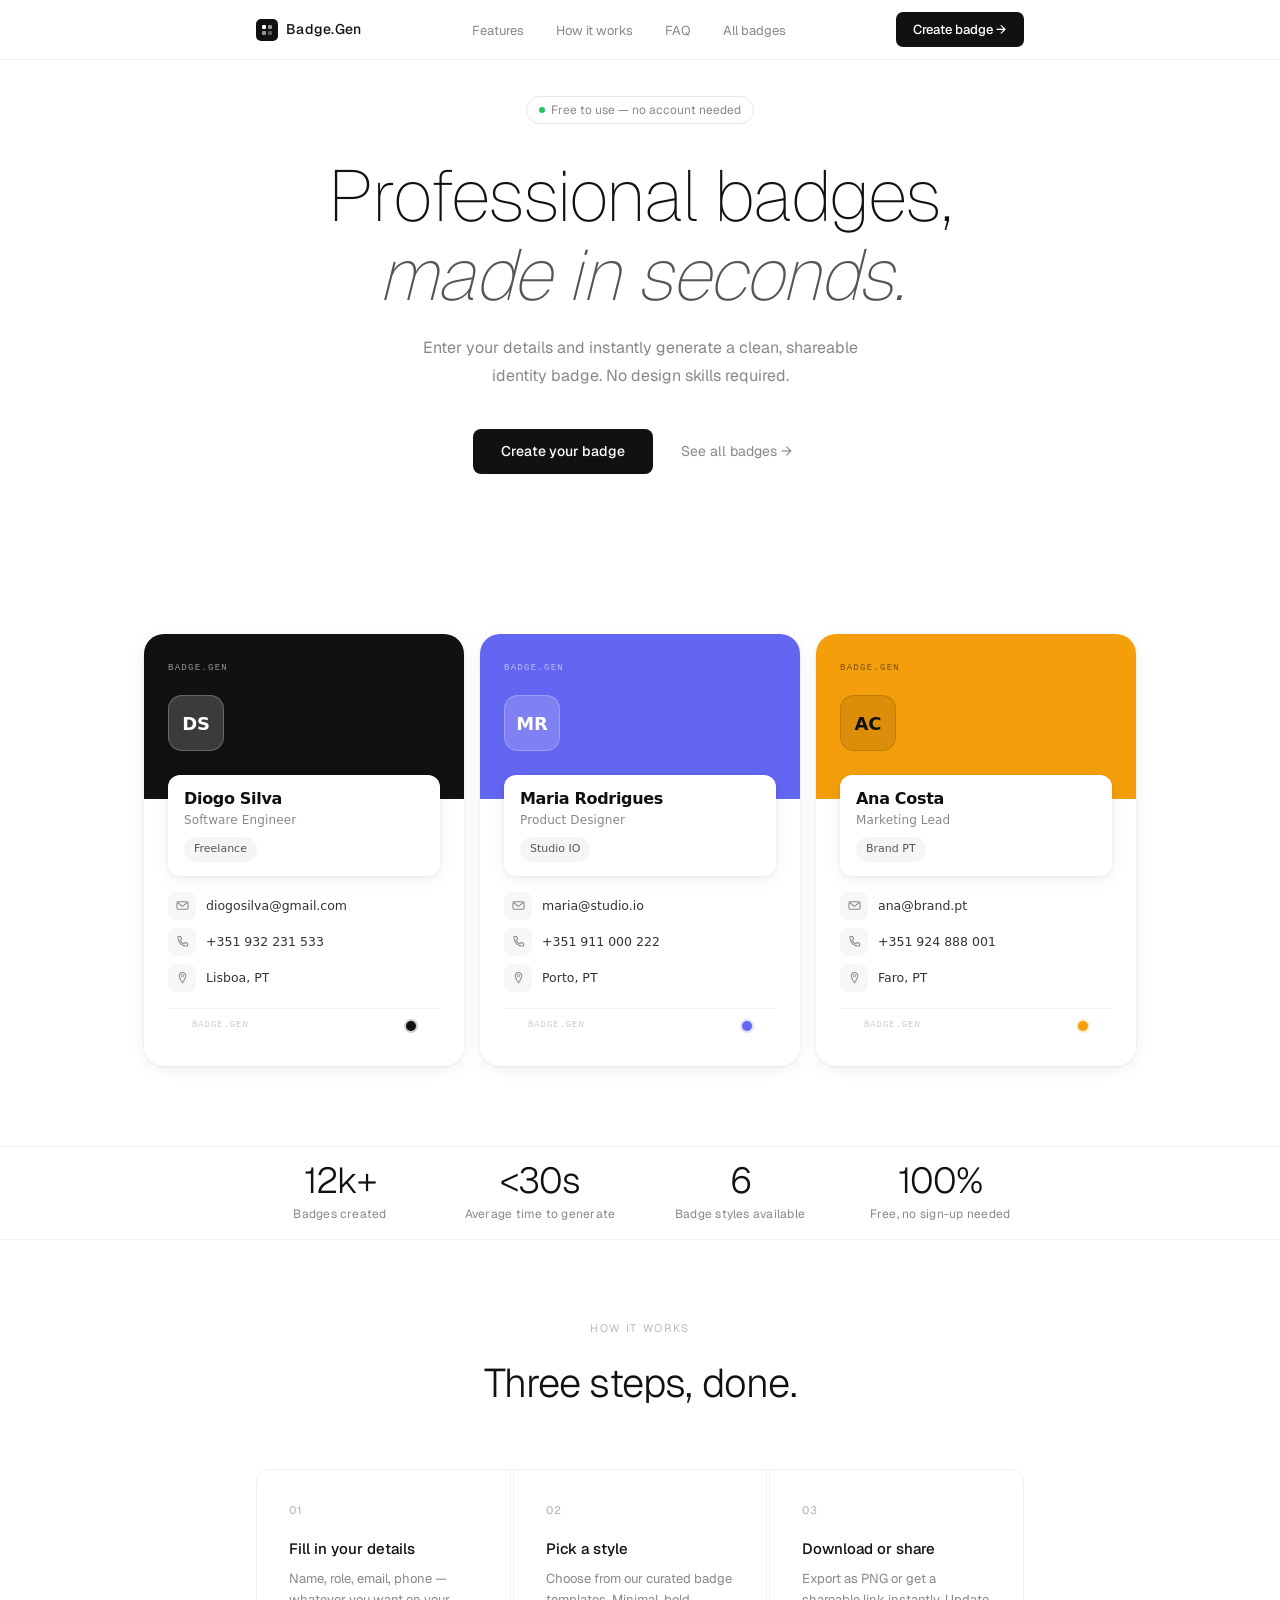
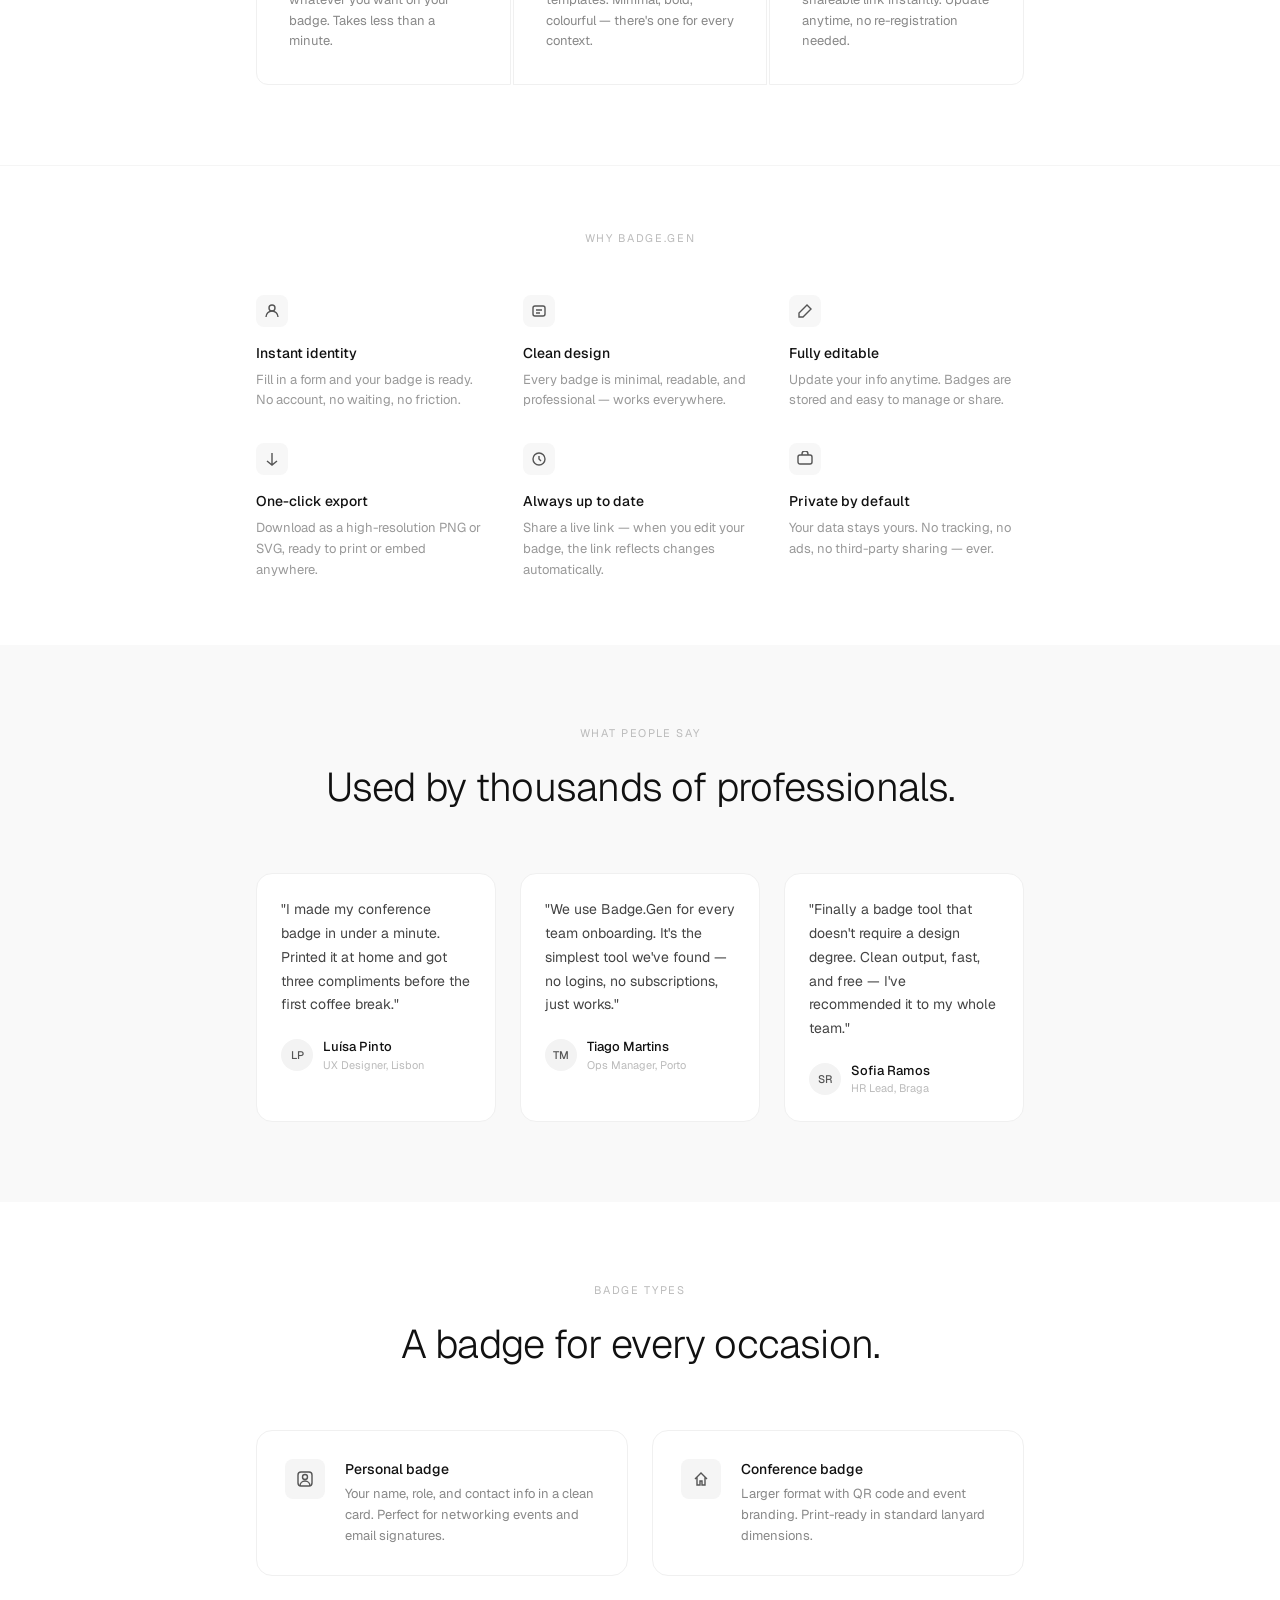
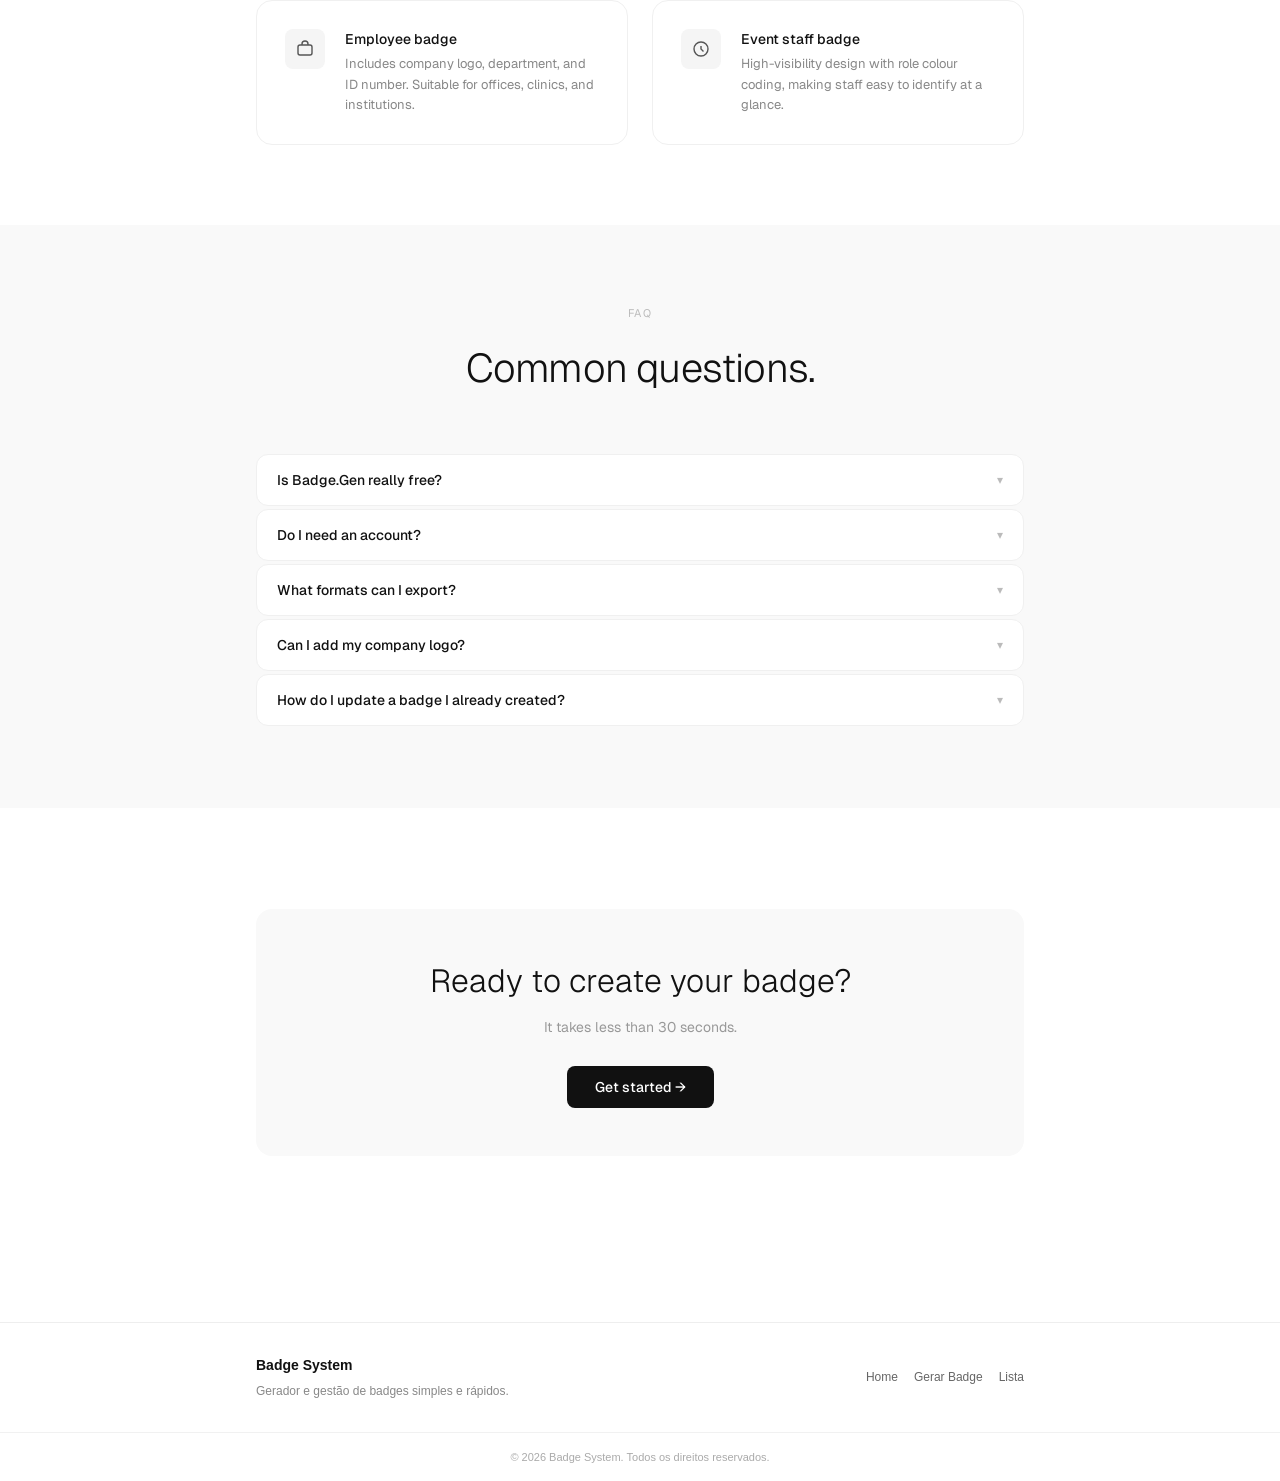
==== commit f731c933: "feat: add validation to create badge and cahnge badge.js style" ====
--- a/index.html
+++ b/index.html
@@ -12,14 +12,10 @@
   <body>
     <div class="lp">
 
-      <!-- ── Nav ── -->
       <badge-header
-        logo-href="/"
-        cta-href="/generate-badges.html"
       ></badge-header>
 
 
-      <!-- ── Hero ── -->
 <section class="hero">
   <div class="pill">
     <span class="pill-dot"></span>
@@ -52,7 +48,6 @@
 </section>
 
 
-      <!-- ── Stats ── -->
       <section class="stats-section">
         <div class="stats-grid">
           <div>
@@ -76,7 +71,7 @@
 
 
       <!-- ── How it works ── -->
-      <section class="how-section">
+      <section id="how-it-works" class="how-section">
         <p class="section-eyebrow">How it works</p>
         <h2 class="section-title">Three steps, done.</h2>
 
@@ -110,7 +105,7 @@
 
 
       <!-- ── Features ── -->
-      <section class="features">
+      <section id="features" class="features">
         <p class="features-label">Why Badge.Gen</p>
         <div class="features-grid">
           <div class="feat-item">
@@ -315,7 +310,7 @@
         </div>
       </section>
       <!-- ── FAQ ── -->
-      <section class="faq-section">
+      <section id="faq" class="faq-section">
         <div class="faq-inner">
           <p class="section-eyebrow">FAQ</p>
           <h2 class="section-title">Common questions.</h2>
--- a/styles/layout.css
+++ b/styles/layout.css
@@ -4,6 +4,7 @@
   box-sizing: border-box;
   margin: 0;
   padding: 0;
+  scroll-behavior: smooth;
 }
 
 :root {
--- a/styles/index.css
+++ b/styles/index.css
@@ -112,7 +112,7 @@
 /* layout.css — badge-strip */
 .preview-section{
     display: flex;
-    justify-content: center;
+    justify-content: space-between  ;
     padding: 5rem var(--padding-lateral);
     margin: 0 auto;
 }
@@ -125,10 +125,7 @@
   width: 100%;
 }
 
-.badge-strip badge-item {
-  width: 200px;
-  flex-shrink: 0;
-}
+
 
 .stats-section {
   border-top: 1px solid var(--color-border);
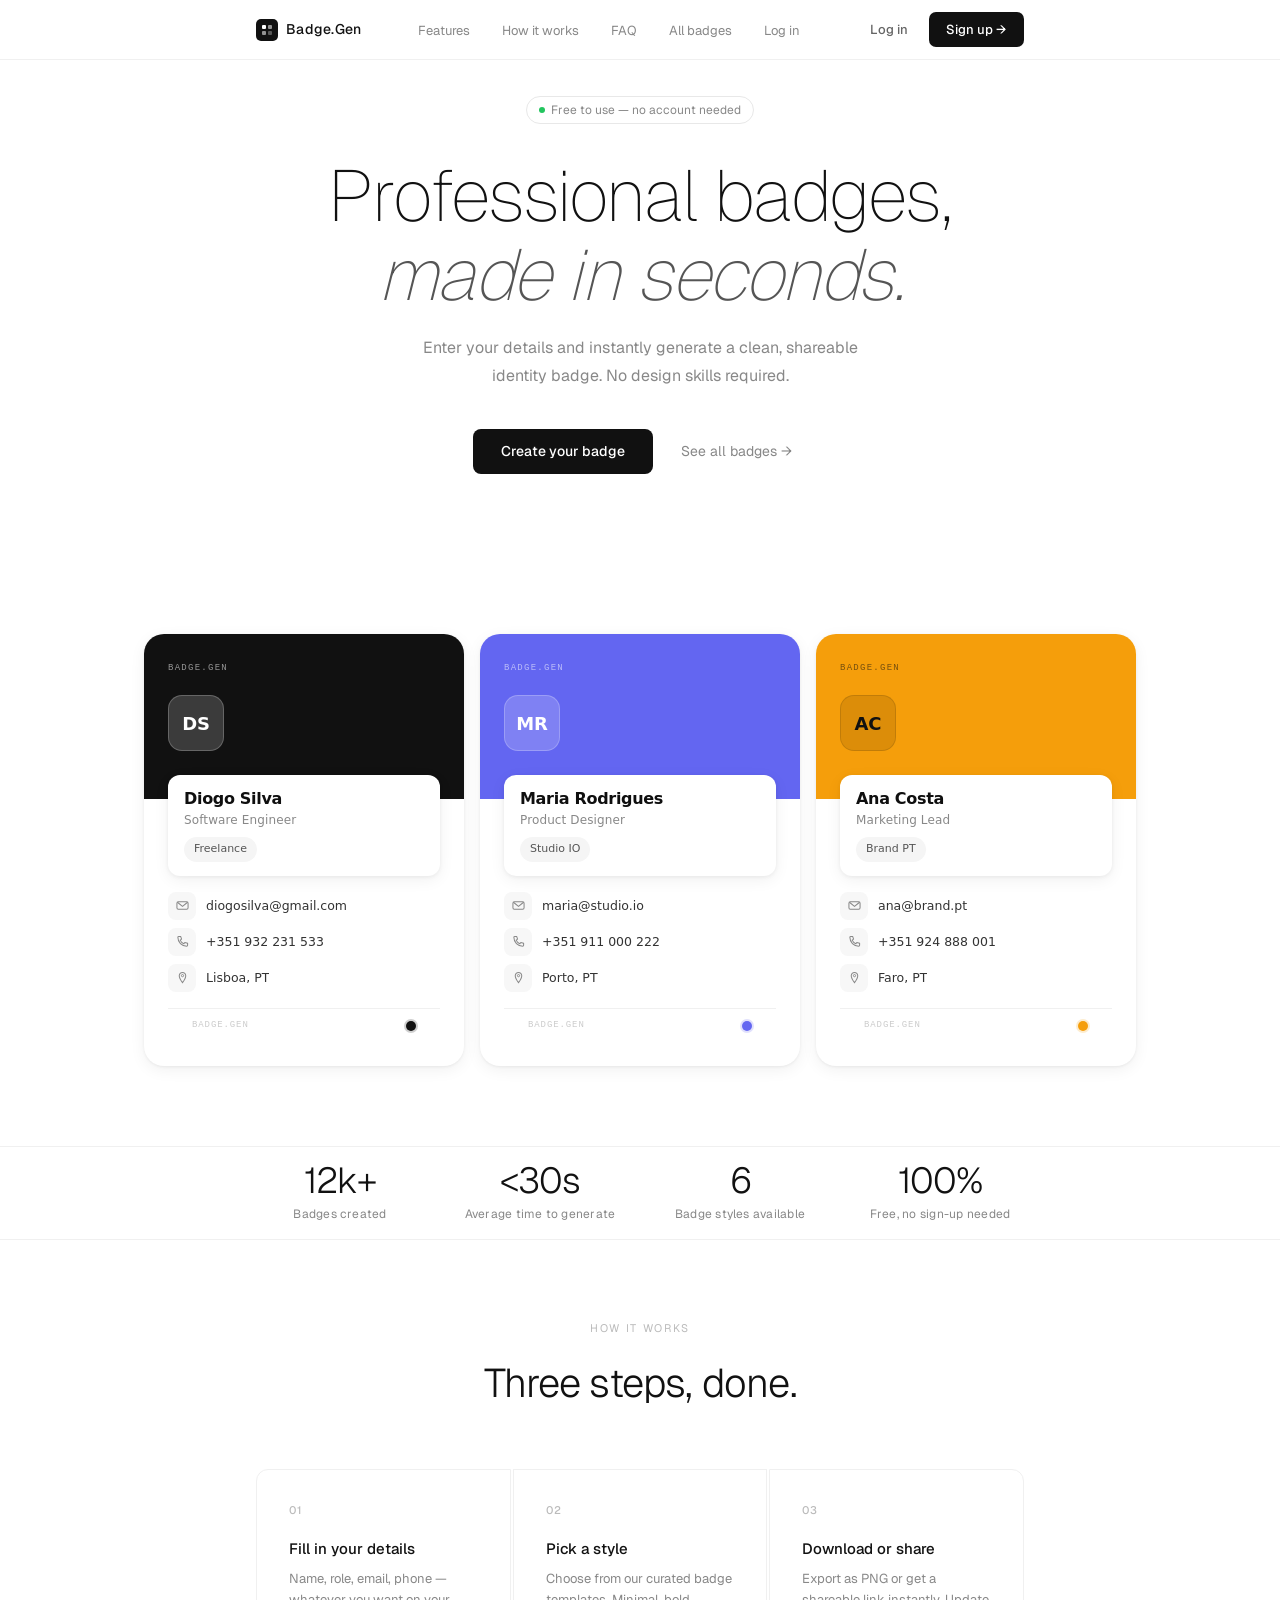
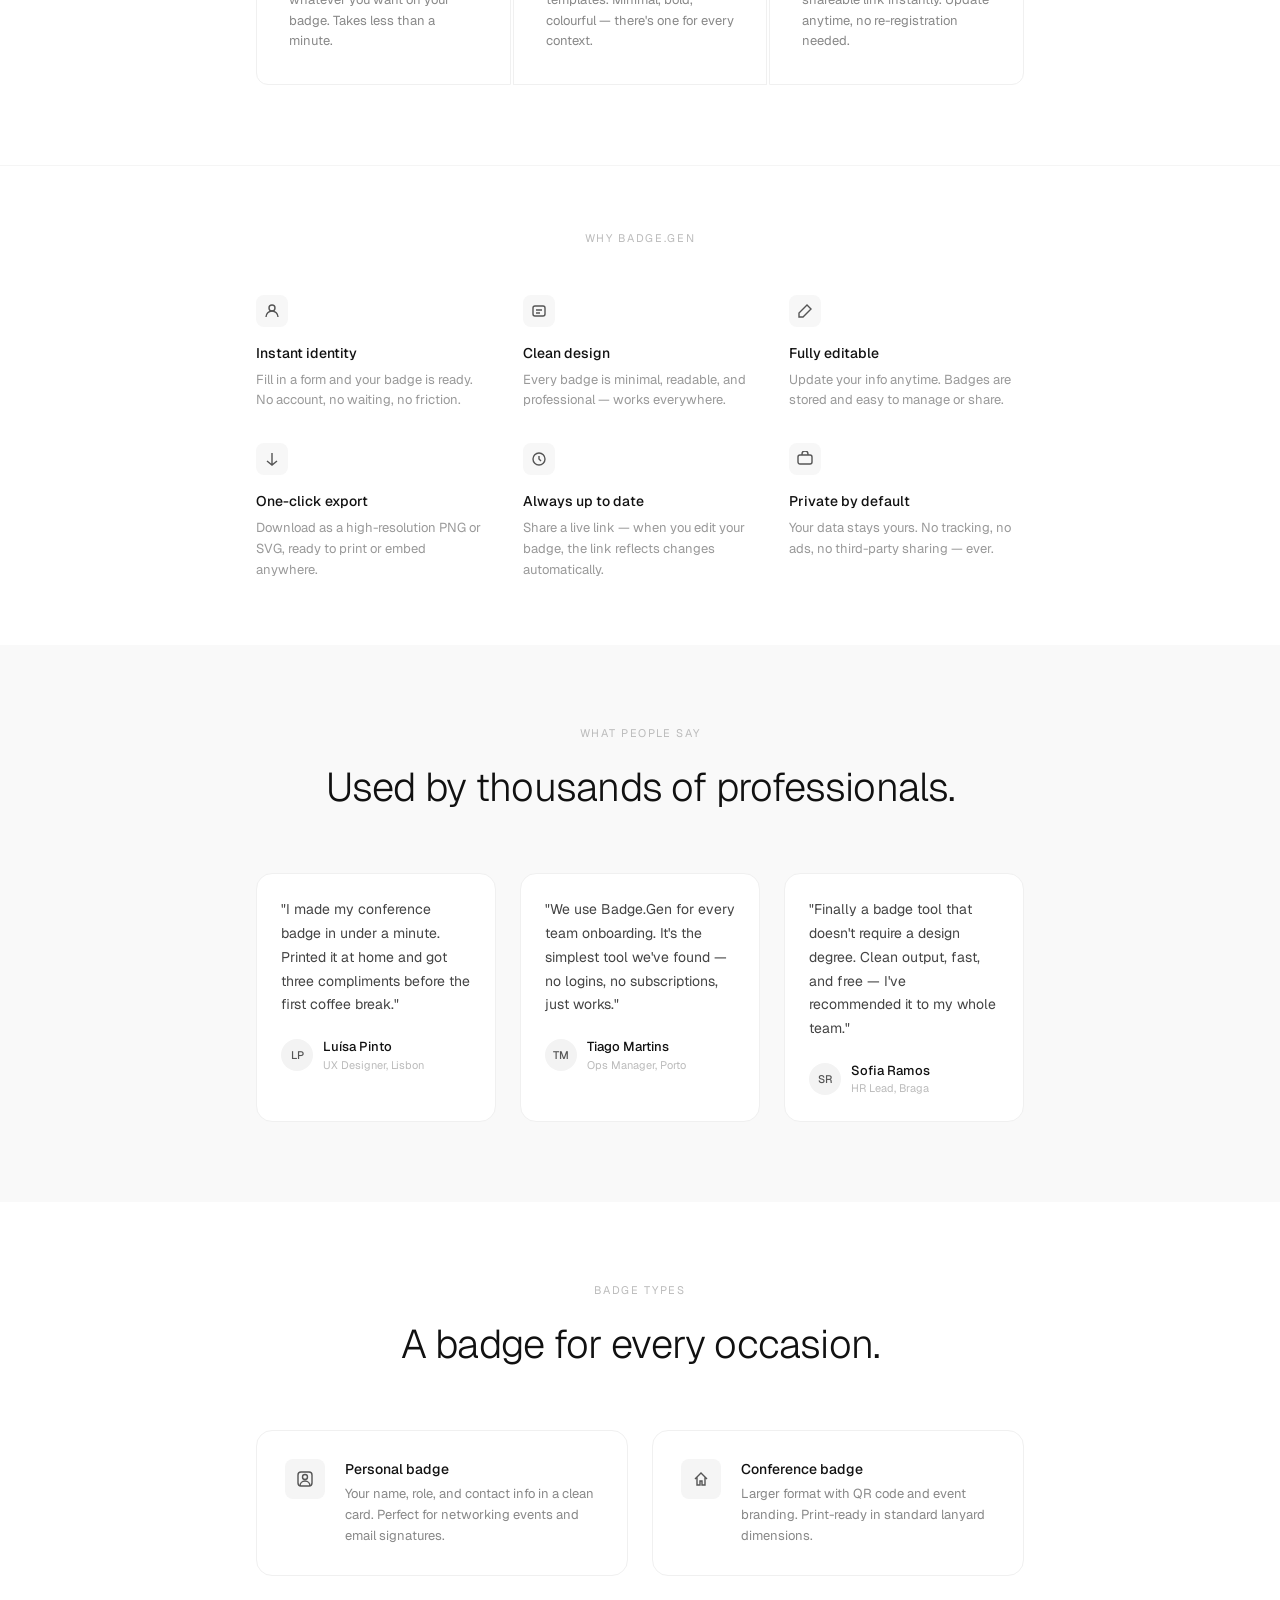
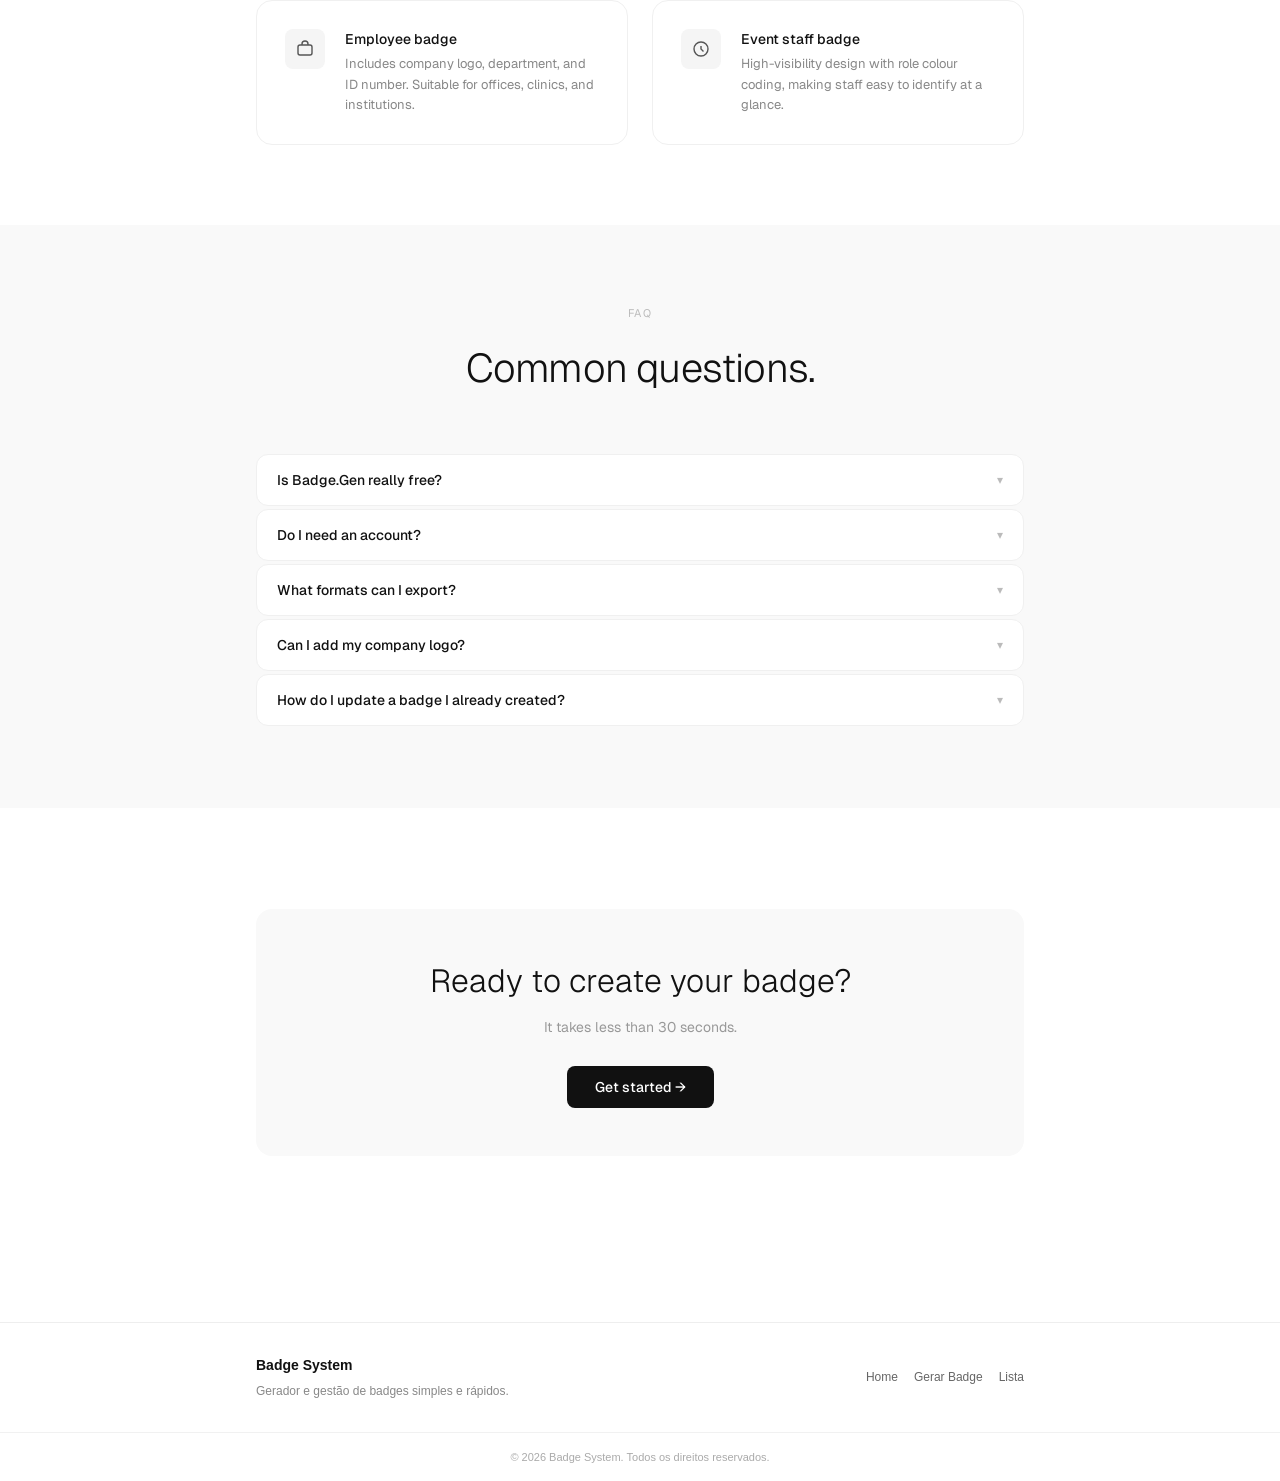
==== commit 4afe6ad0: "feat: add login and register and cahnged overall css" ====
--- a/index.html
+++ b/index.html
@@ -372,7 +372,6 @@
         </div>
       </section>
 
-
       <!-- ── Final CTA ── -->
       <section class="cta-section">
         <div>        <h2>Ready to create your badge?</h2>
@@ -380,7 +379,6 @@
         <button class="btn-cta-lg">Get started →</button></div>
 
       </section>
-
 
       <!-- ── Footer ── -->
       <badge-footer></badge-footer>
--- a/styles/index.css
+++ b/styles/index.css
@@ -457,30 +457,3 @@
   color: #999;
   margin-bottom: 1.75rem;
 }
-
-/* ── Footer ── */
-
-footer {
-  padding: 2rem 3rem;
-  border-top: 1px solid var(--color-border);
-  display: flex;
-  align-items: center;
-  justify-content: space-between;
-}
-
-.footer-logo {
-  font-size: 13px;
-  font-weight: 500;
-  color: var(--color-ink);
-}
-
-.footer-links {
-  display: flex;
-  gap: 1.5rem;
-}
-.footer-links a {
-  font-size: 12px;
-  color: var(--color-ink-faint);
-  transition: color var(--transition-fast);
-}
-.footer-links a:hover { color: var(--color-ink-muted); }
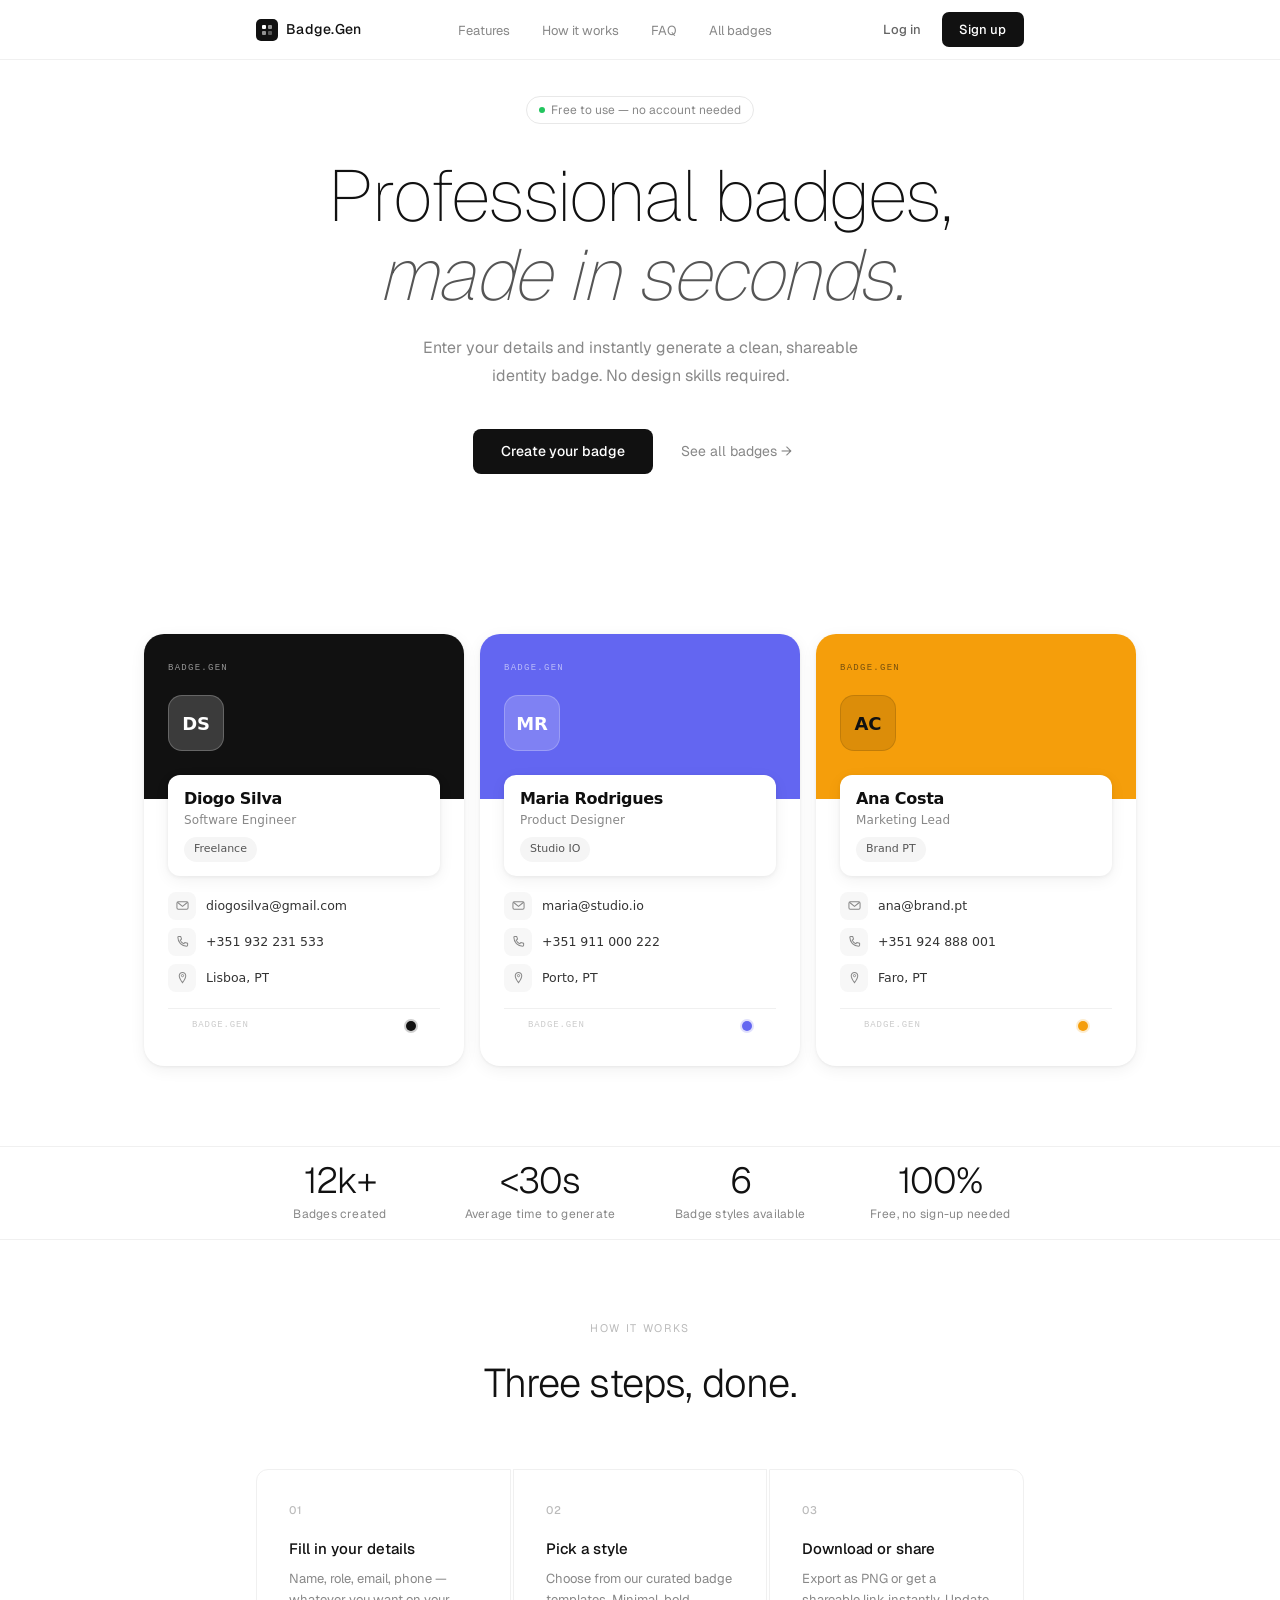
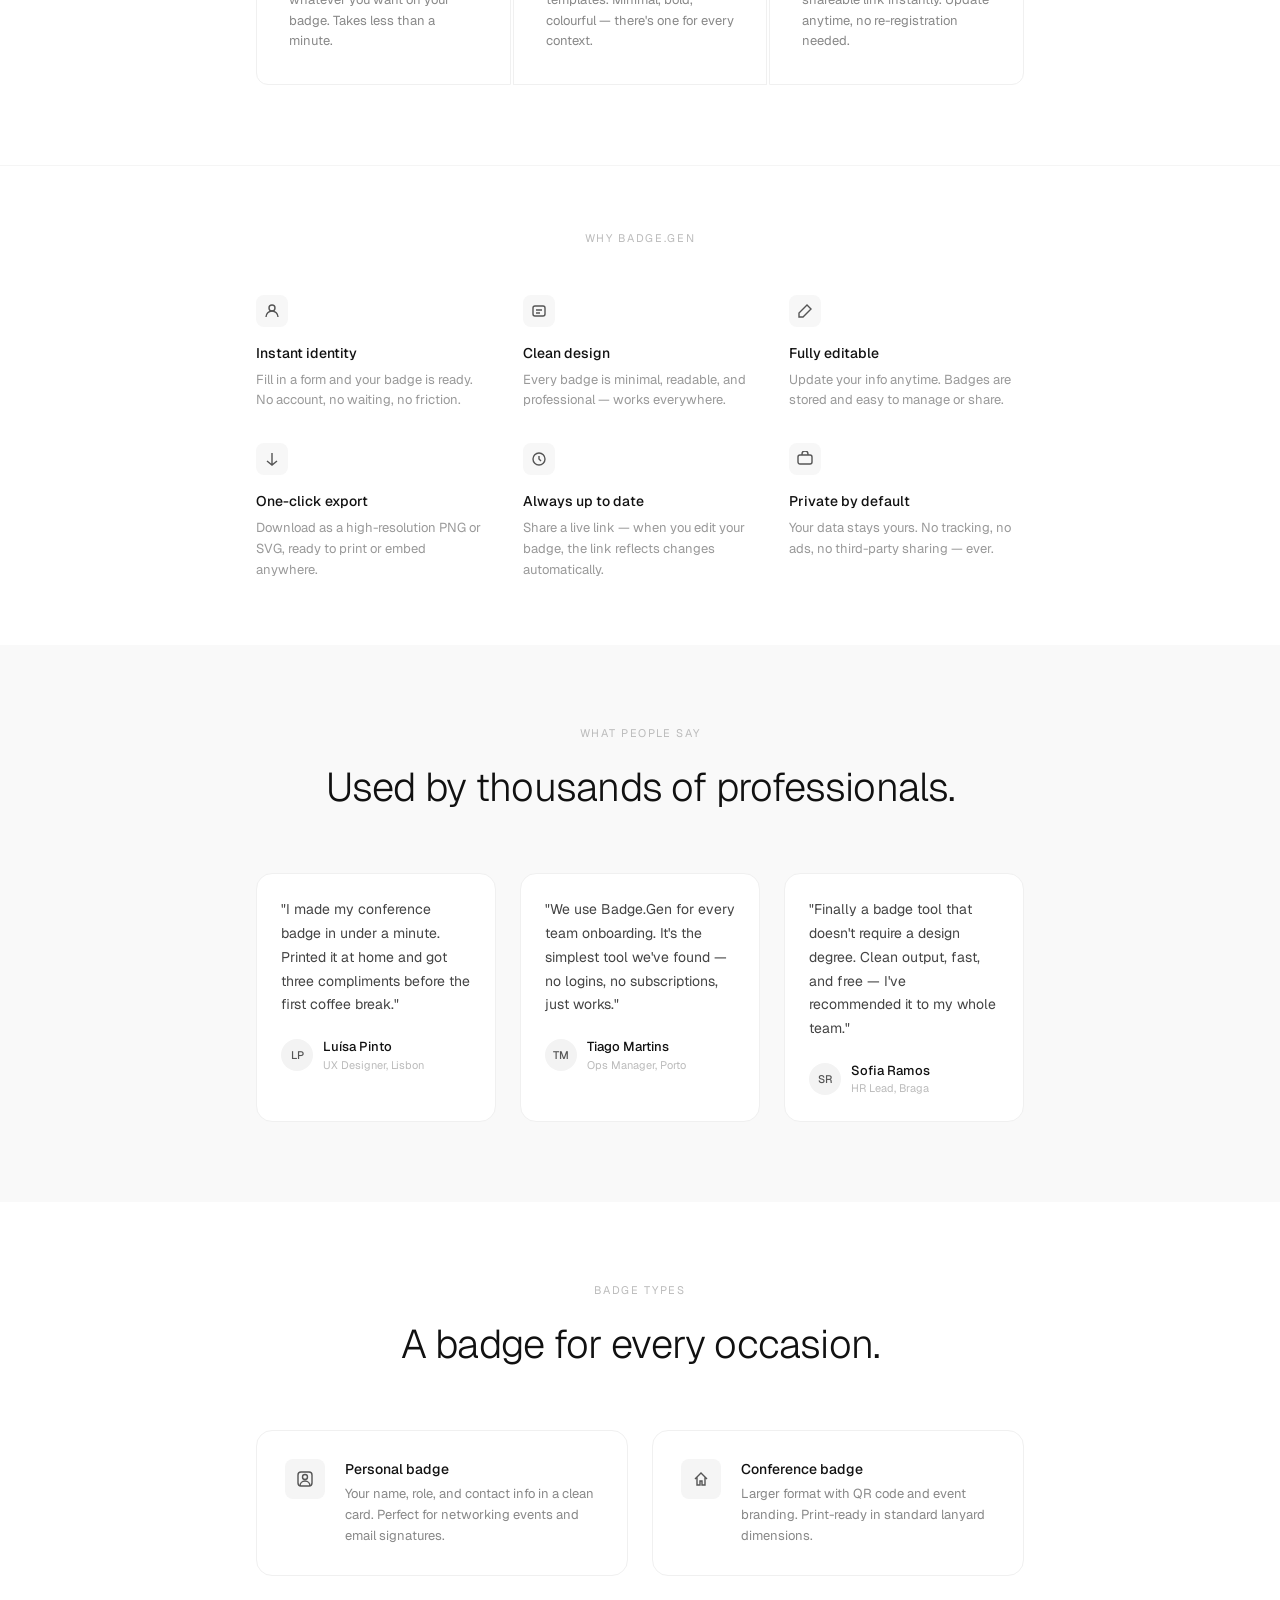
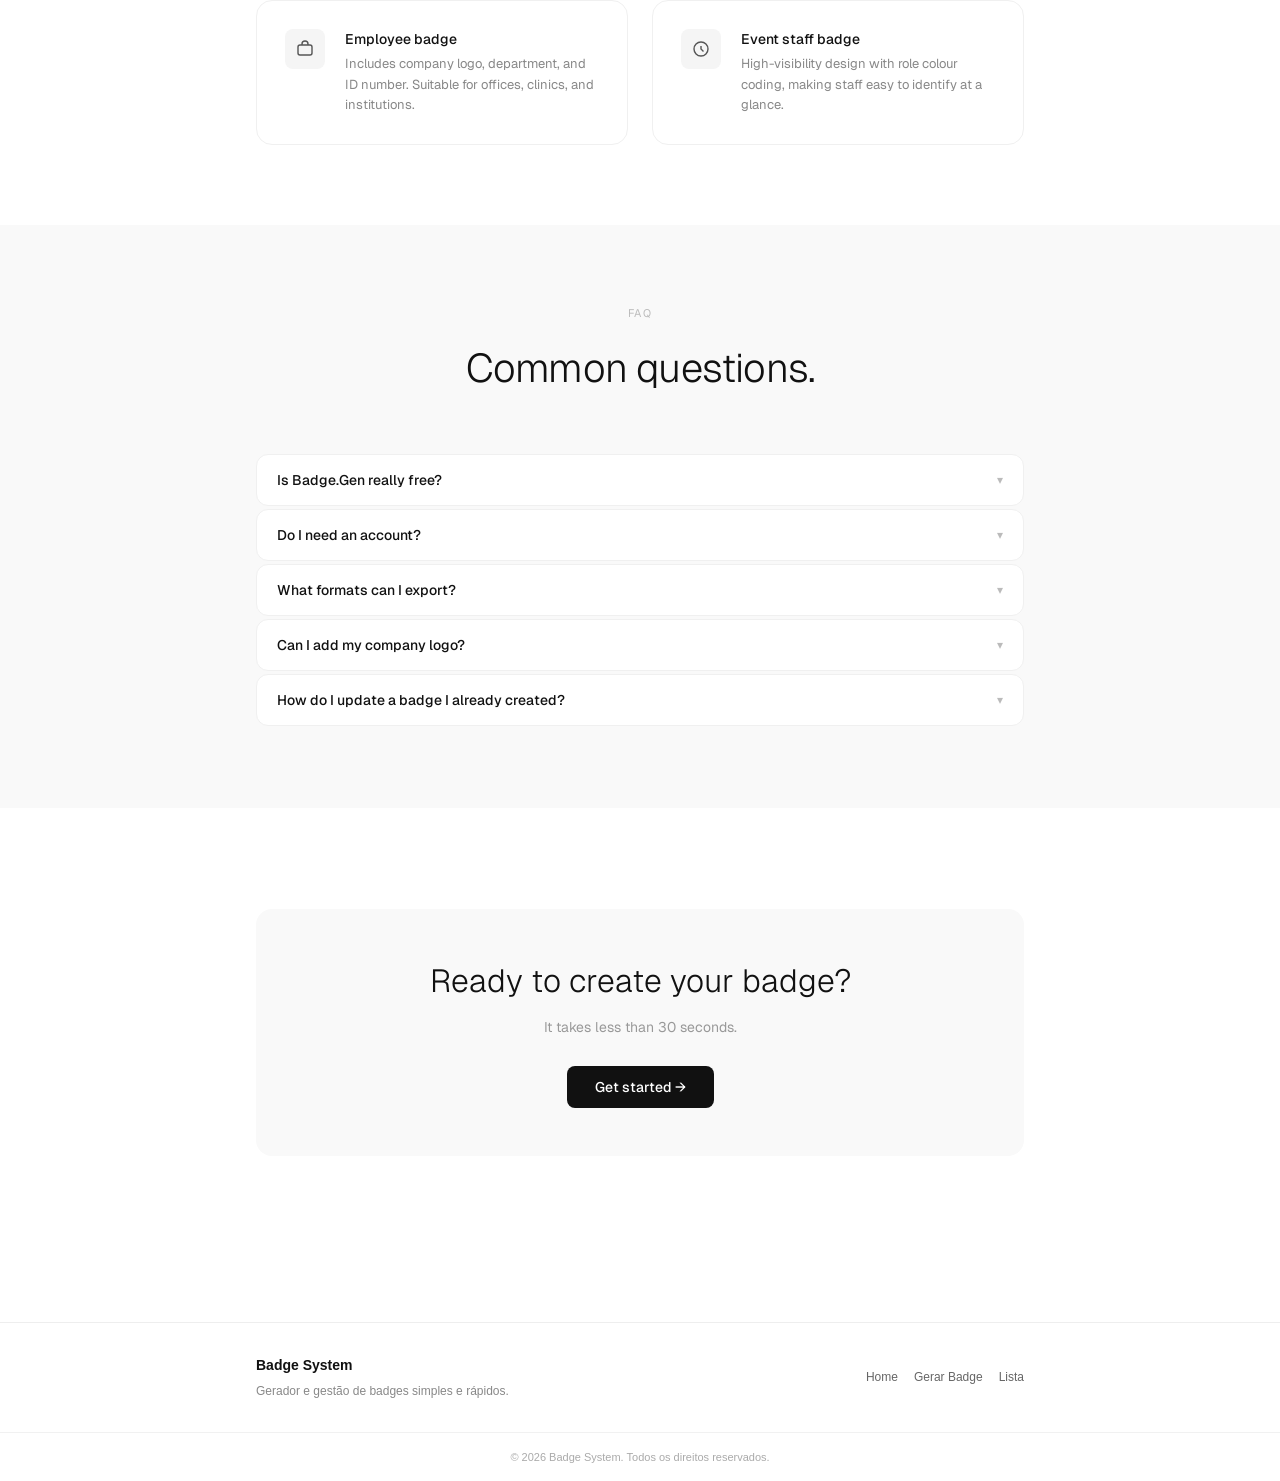
==== commit a4a6fcd9: "fix: resolve GitHub Pages compatibility and profile UI issues - Replace all absolute paths (/pages/," ====
--- a/index.html
+++ b/index.html
@@ -7,7 +7,7 @@
     <link rel="stylesheet" href="styles/layout.css" />
     <link rel="stylesheet" href="styles/index.css" />
   </head>
-  <script type="module" src="/scripts/layout.js"></script>
+  <script type="module" src="scripts/layout.js"></script>
 
   <body>
     <div class="lp">
@@ -32,11 +32,11 @@
   </p>
 
   <div class="hero-actions">
-    <a href="/pages/generate-badges.html" class="btn-cta-lg">
+    <a href="pages/generate-badges.html" class="btn-cta-lg">
       Create your badge
     </a>
 
-    <a href="/pages/all-badges.html" class="btn-ghost">
+    <a href="pages/all-badges.html" class="btn-ghost">
       See all badges →
     </a>
   </div>
--- a/styles/layout.css
+++ b/styles/layout.css
@@ -141,4 +141,16 @@
 .input-group label {
   font-size: 12px;
   color: #666;
+}
+
+
+.swal-toast-custom {
+  font-family: 'Geist', system-ui, sans-serif !important;
+  font-size: 13px !important;
+  border-radius: 10px !important;
+  box-shadow: 0 4px 20px rgba(0,0,0,.08) !important;
+}
+
+.swal-cancel-custom {
+  color: #111 !important;
 }
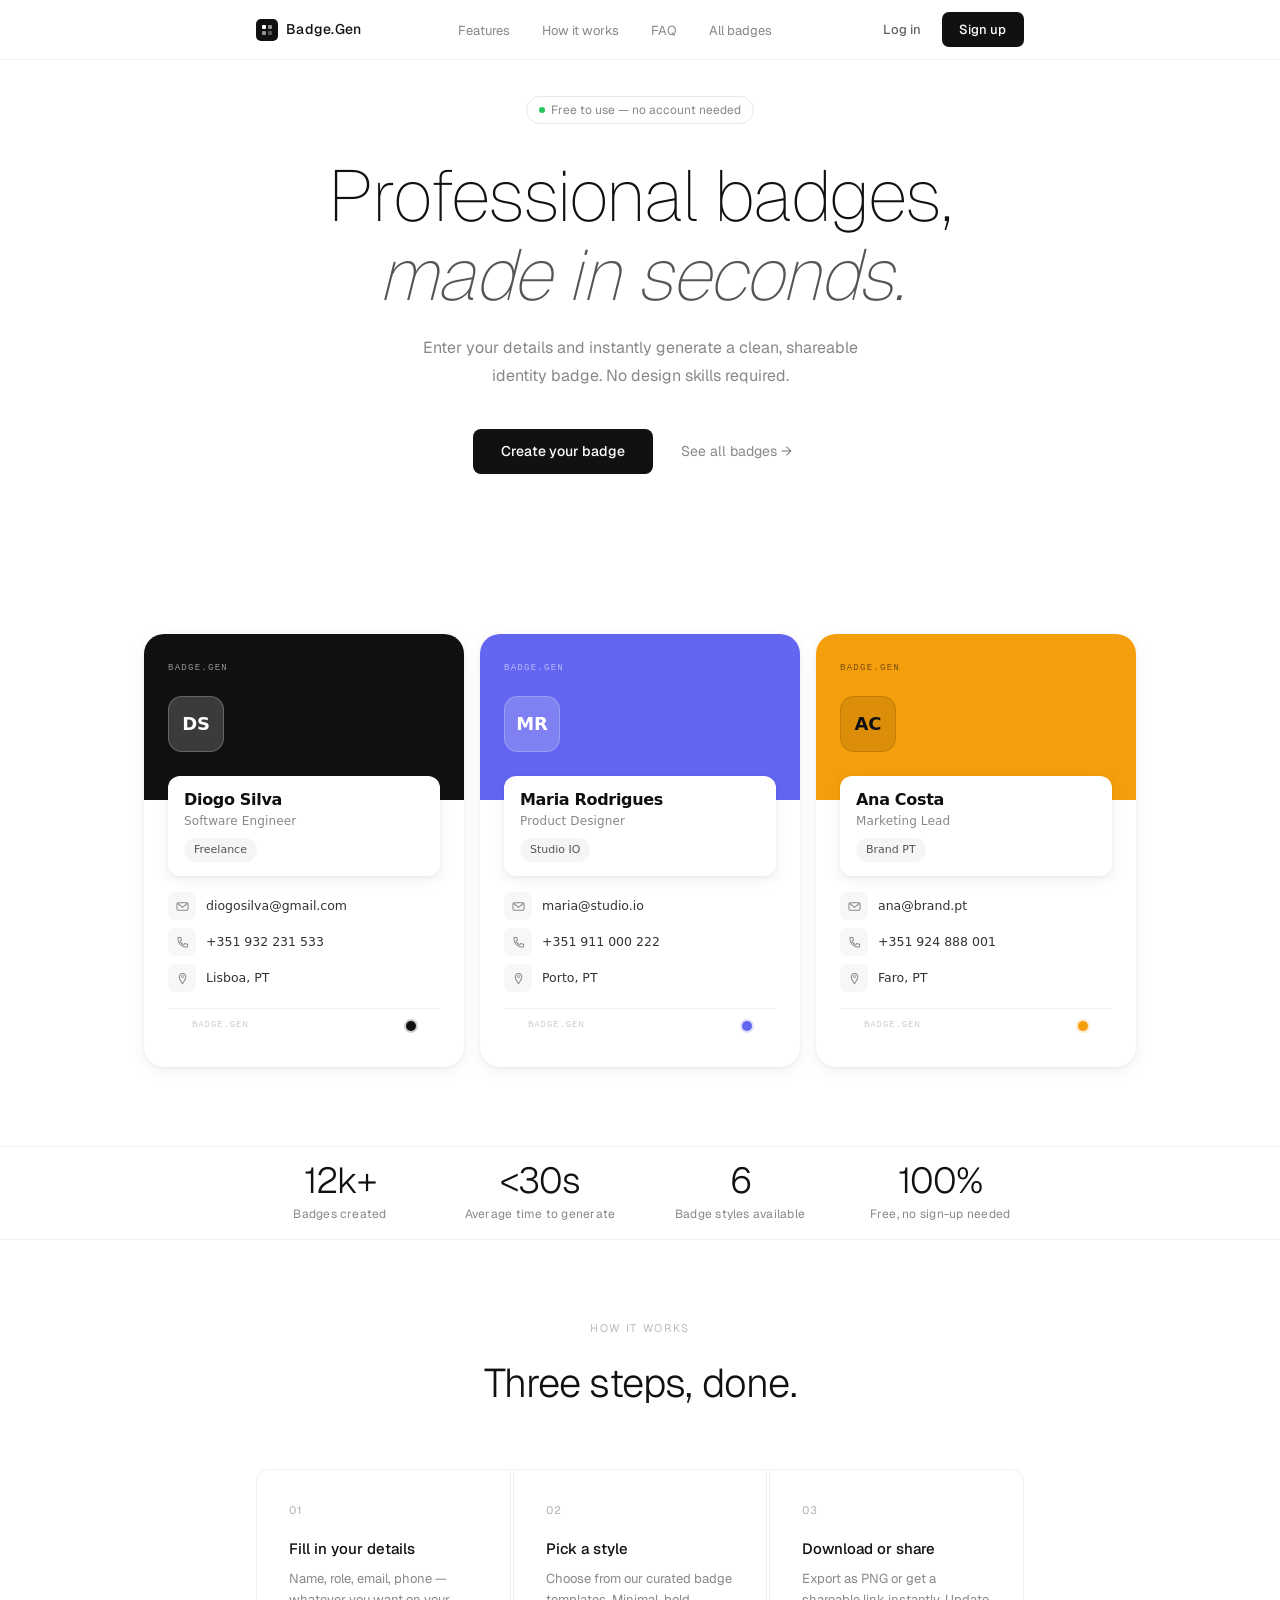
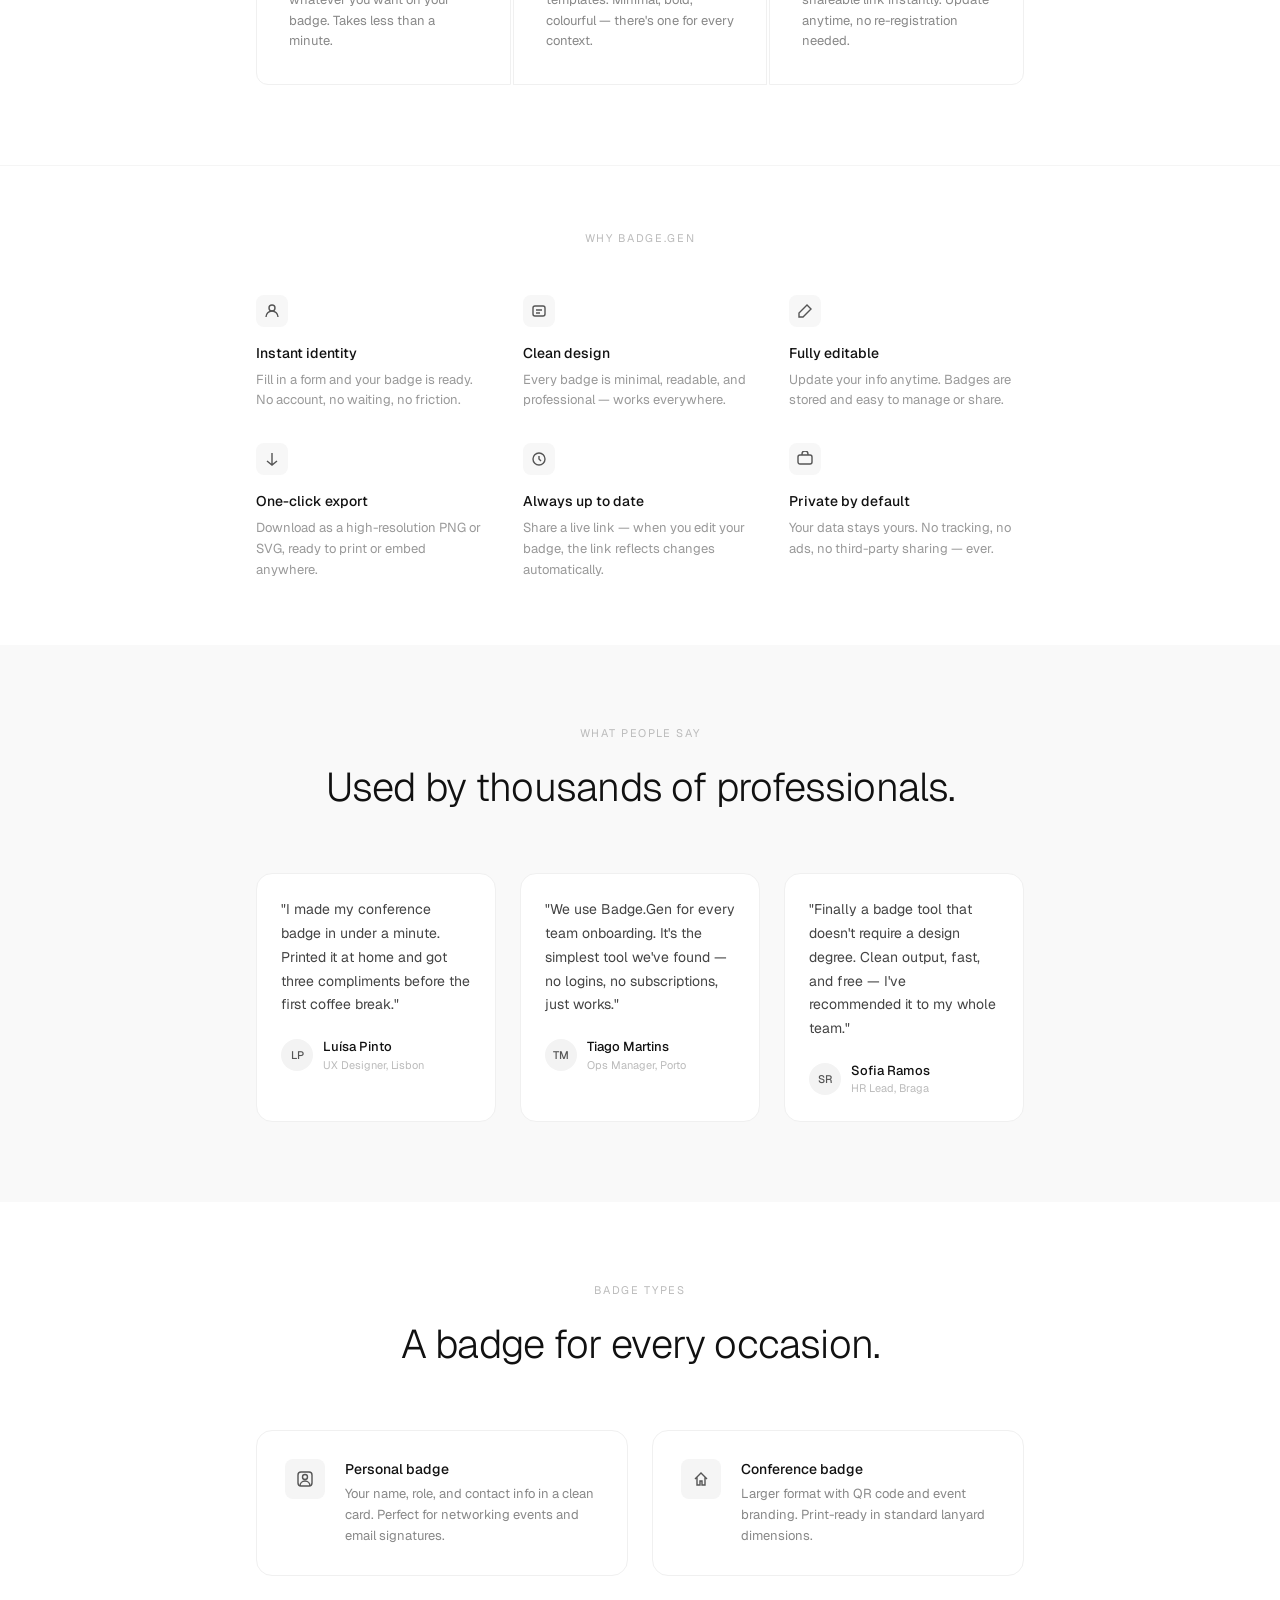
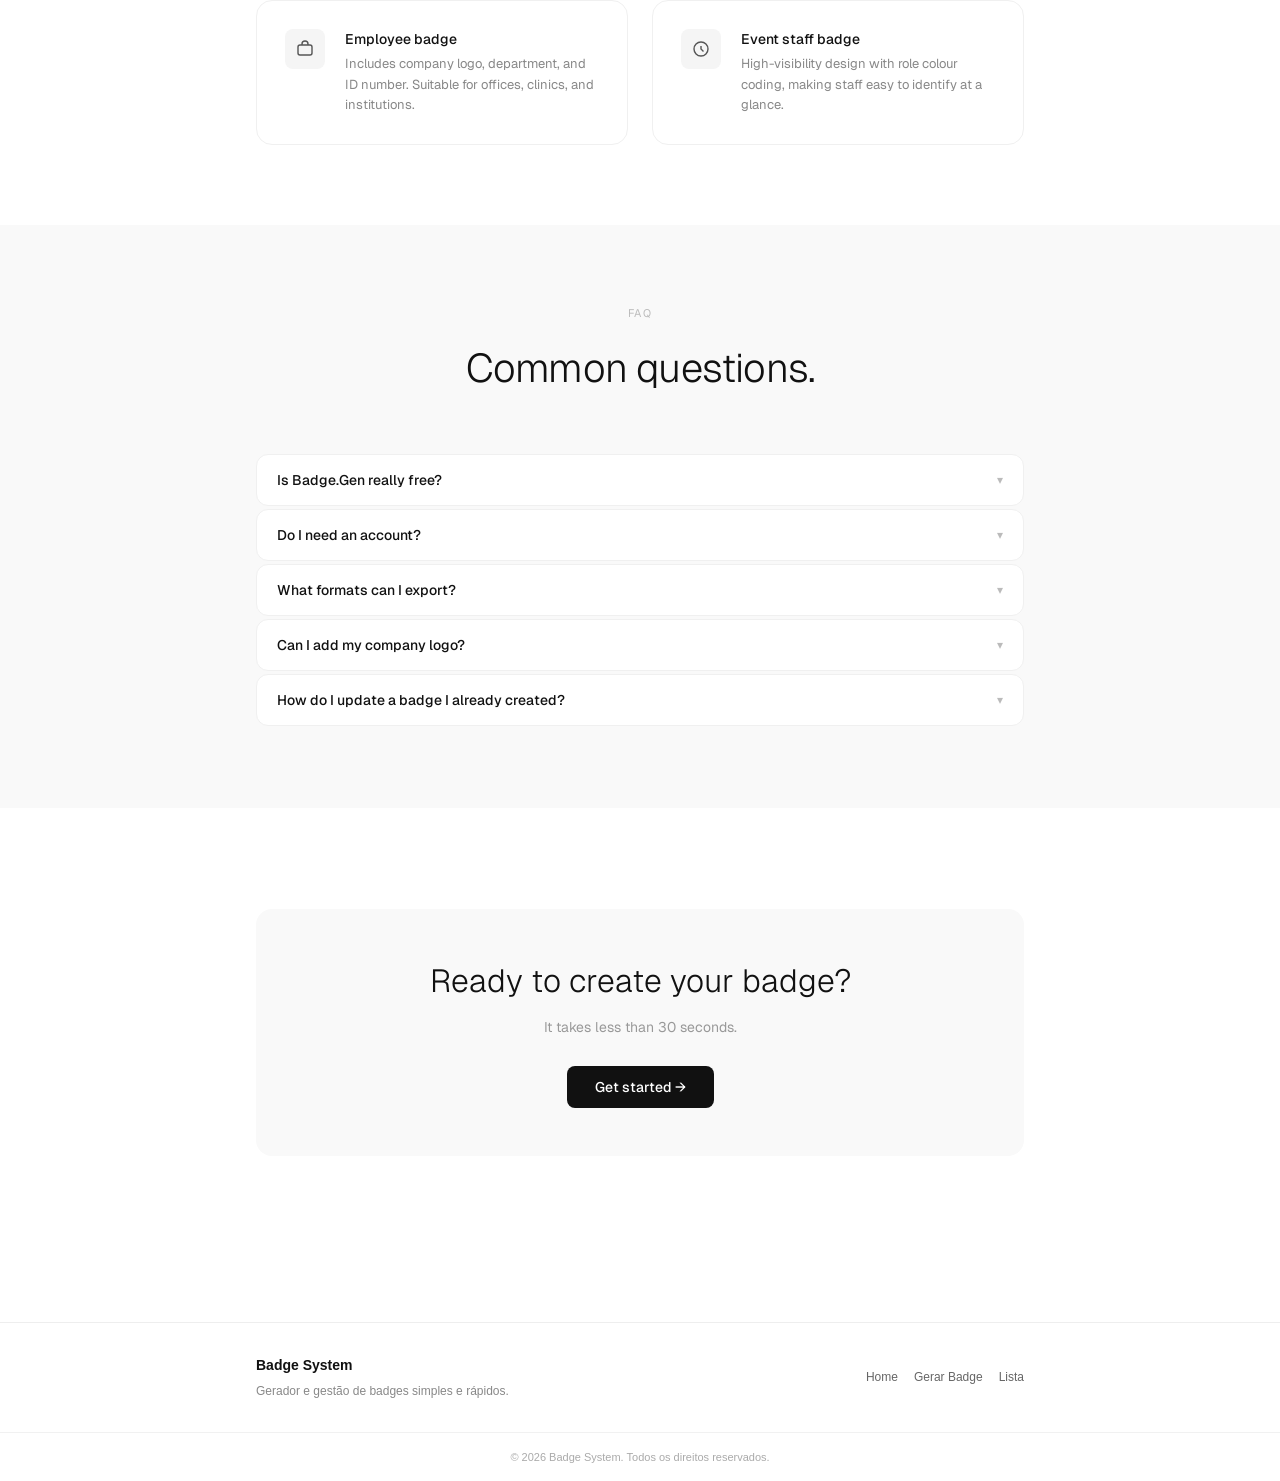
==== commit 17a48bc9: "feat: add PWA support (manifest, service worker, icons)" ====
--- a/index.html
+++ b/index.html
@@ -3,7 +3,9 @@
   <head>
     <meta charset="UTF-8" />
     <meta name="viewport" content="width=device-width, initial-scale=1.0" />
+    <meta name="theme-color" content="#111111" />
     <title>Badge.Gen — Professional badges in seconds</title>
+    <link rel="manifest" href="/manifest.json" />
     <link rel="stylesheet" href="styles/layout.css" />
     <link rel="stylesheet" href="styles/index.css" />
   </head>
@@ -385,6 +387,11 @@
 
     </div>
 
+    <script>
+      if ('serviceWorker' in navigator) {
+        navigator.serviceWorker.register('/sw.js');
+      }
+    </script>
     <script>
       /* FAQ accordion */
       document.querySelectorAll('.faq-question').forEach(btn => {
--- a/styles/layout.css
+++ b/styles/layout.css
@@ -29,7 +29,7 @@
   --radius-xl: 16px;
   --radius-pill: 99px;
 
-  --padding-lateral: 20vw;
+  --padding-lateral: clamp(1.25rem, 20vw, 20vw);
 
   --transition-fast: 0.15s ease;
 }
@@ -153,4 +153,8 @@
 
 .swal-cancel-custom {
   color: #111 !important;
+}
+
+@media (max-width: 768px) {
+  :root { --padding-lateral: 1.25rem; }
 }
--- a/styles/index.css
+++ b/styles/index.css
@@ -123,6 +123,15 @@
   gap: 16px;
   justify-content: center;
   width: 100%;
+}
+
+.badge-strip badge-item {
+  width: 320px;
+  flex-shrink: 0;
+}
+
+@media (max-width: 640px) {
+  .badge-strip badge-item { width: 250px; }
 }
 
 
@@ -457,3 +466,40 @@
   color: #999;
   margin-bottom: 1.75rem;
 }
+
+@media (max-width: 768px) {
+  .hero { padding: 3.5rem 1.25rem 2rem; }
+  .hero-title { font-size: 2.25rem; }
+  .hero-sub { font-size: 14px; margin-bottom: 1.75rem; }
+
+  .hero-actions {
+    flex-direction: column;
+    align-items: center;
+    gap: 8px;
+  }
+
+  .preview-section {
+    overflow-x: auto;
+    padding: 3rem 1.25rem;
+    -webkit-overflow-scrolling: touch;
+    scrollbar-width: none;
+  }
+  .preview-section::-webkit-scrollbar { display: none; }
+  .badge-strip { justify-content: center; }
+  .badge-strip badge-item:nth-child(n+2) { display: none; }
+
+  .stats-grid { grid-template-columns: repeat(2, 1fr); gap: 1.5rem; }
+
+  .steps-grid { grid-template-columns: 1fr; gap: 0; }
+  .step-item { border-radius: 0 !important; }
+  .step-item:first-child { border-radius: var(--radius-lg) var(--radius-lg) 0 0 !important; }
+  .step-item:last-child  { border-radius: 0 0 var(--radius-lg) var(--radius-lg) !important; }
+
+  .features-grid { grid-template-columns: 1fr 1fr; gap: 1rem; }
+
+  .testimonials-grid { grid-template-columns: 1fr; }
+
+  .types-grid { grid-template-columns: 1fr; }
+
+  .cta-section { height: auto; padding: 2rem var(--padding-lateral); }
+}
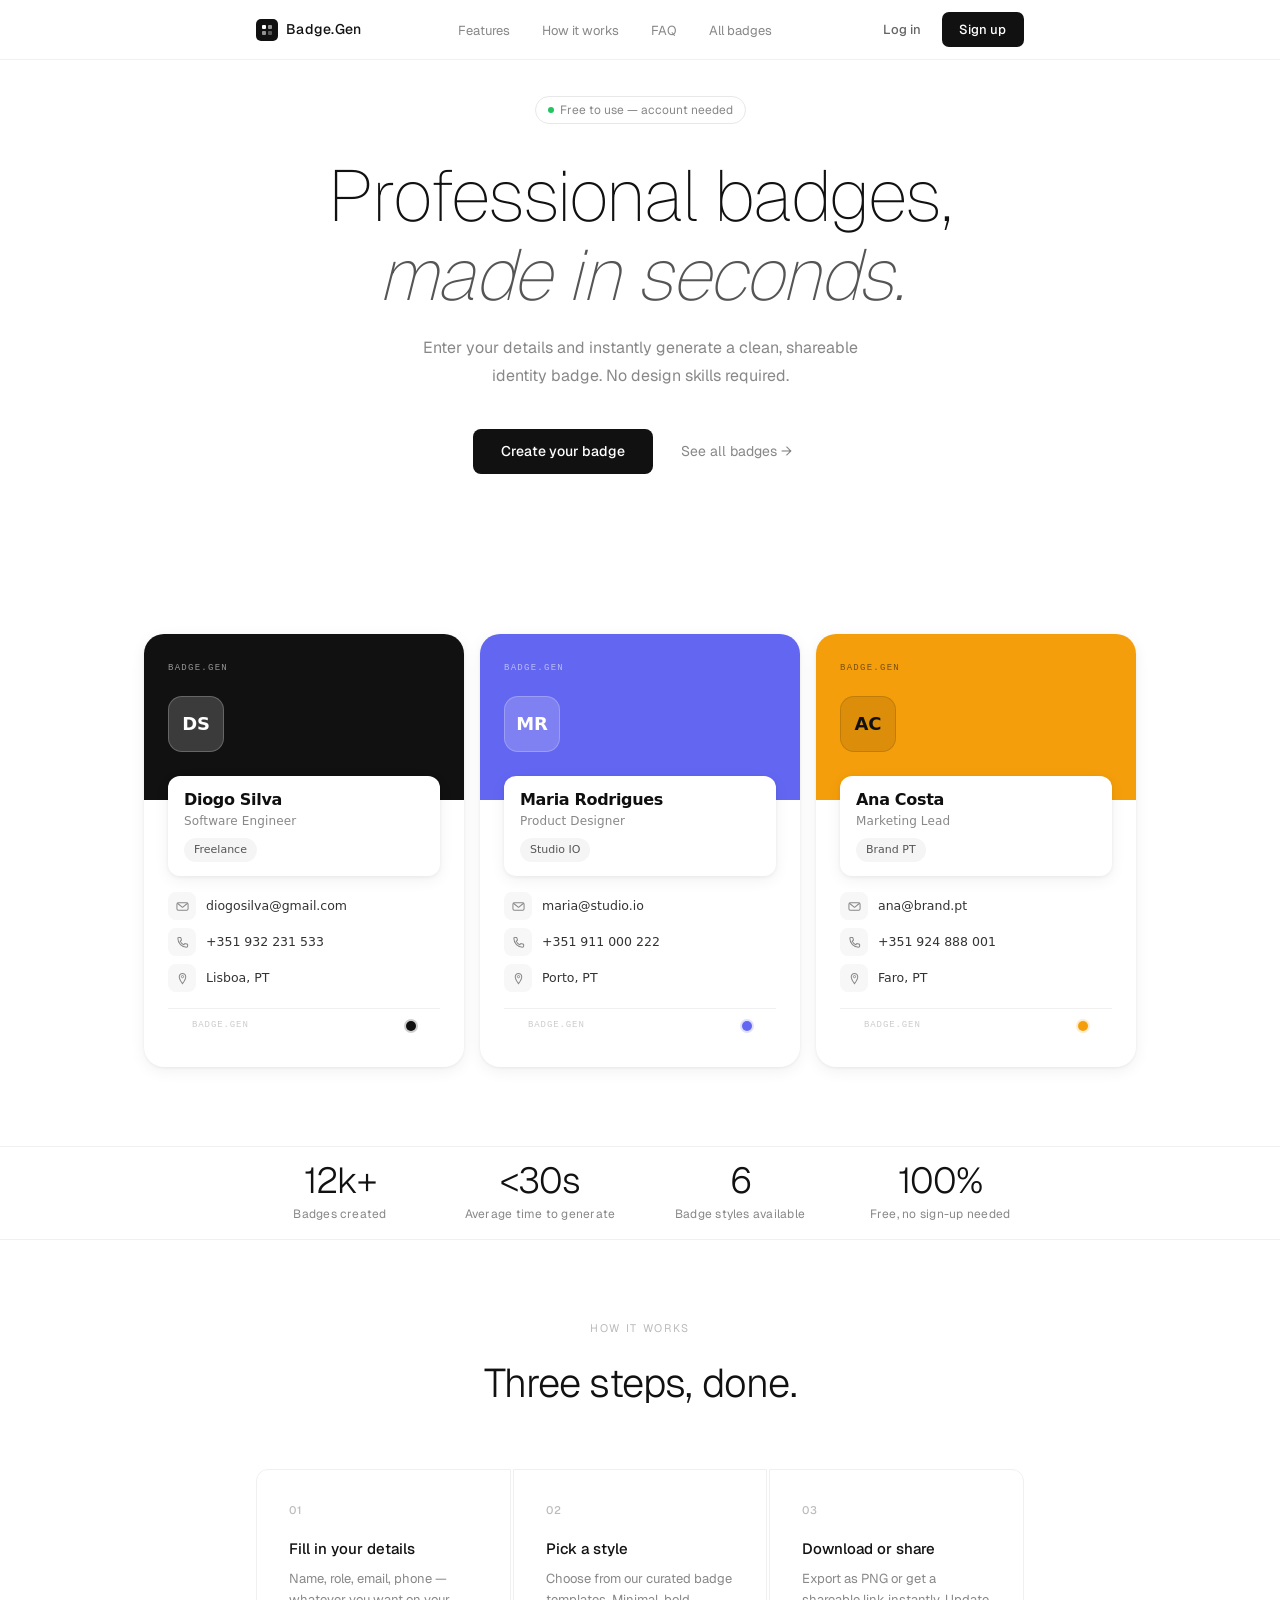
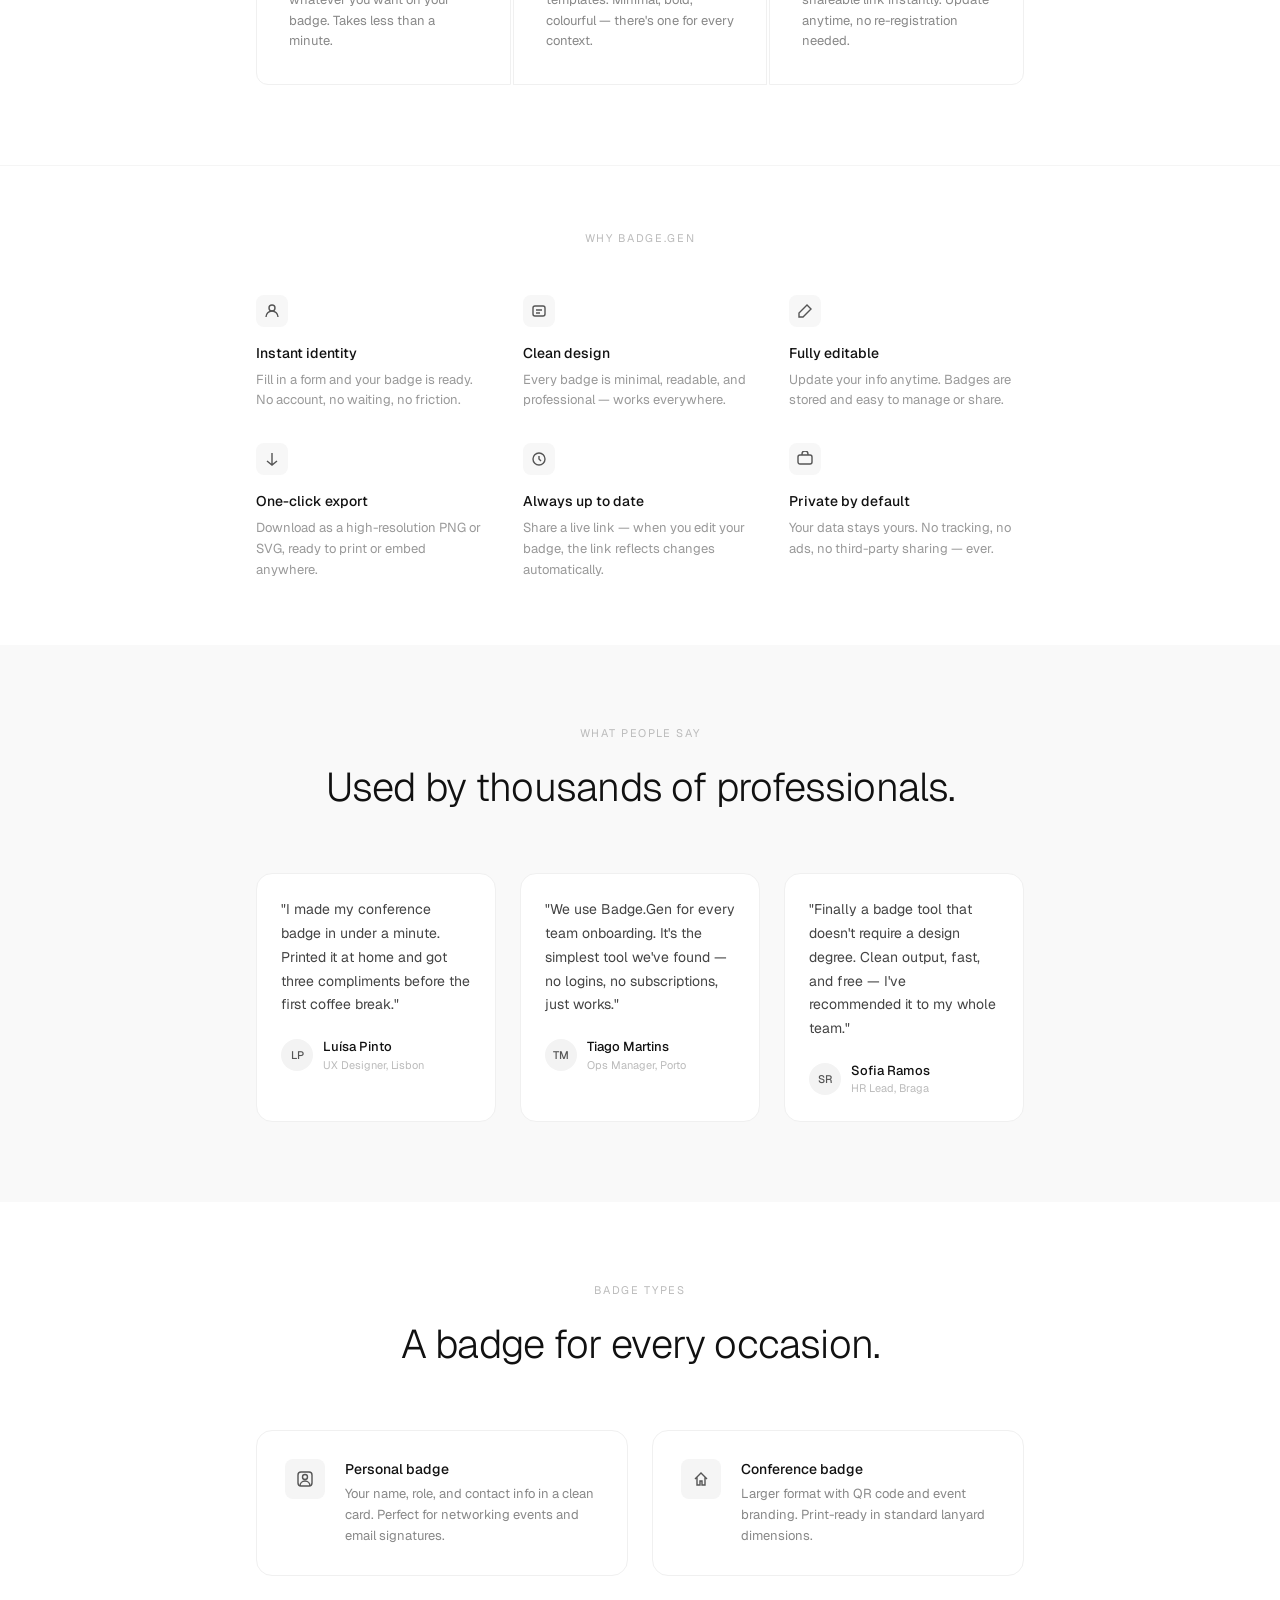
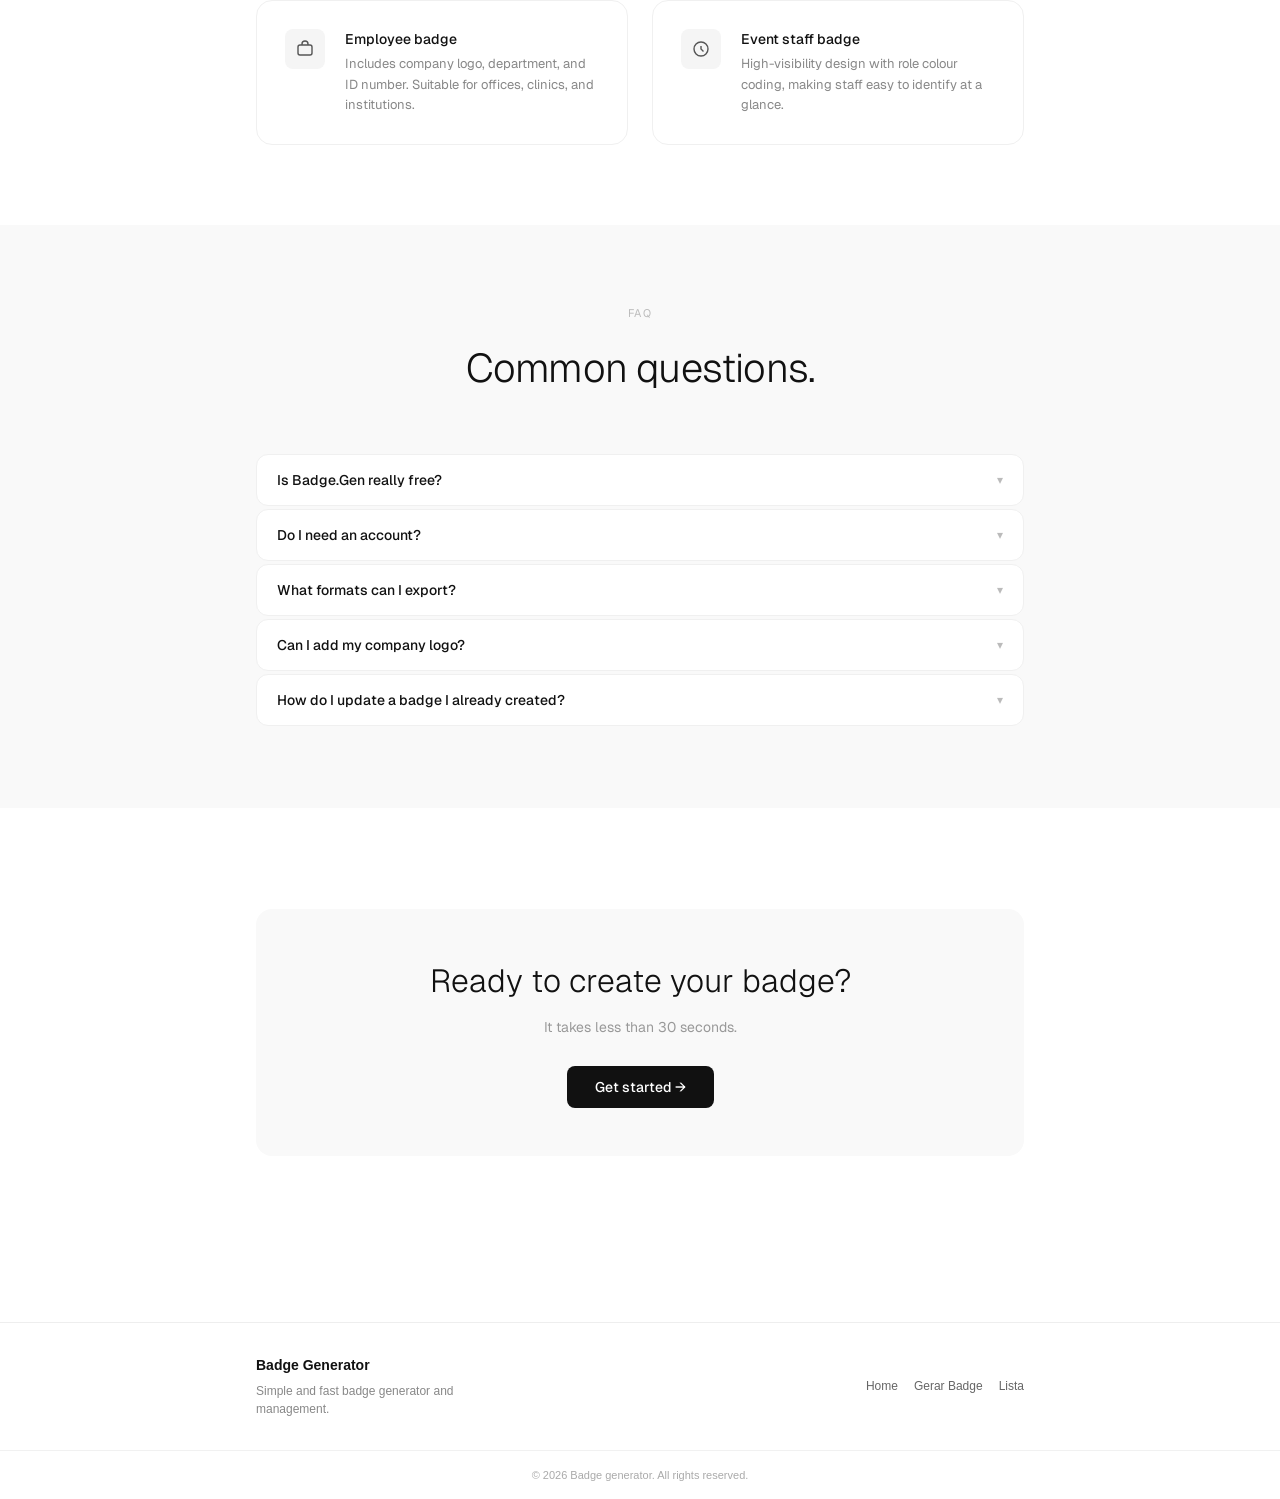
==== commit 5025bae4: "feat: add new content to index" ====
--- a/index.html
+++ b/index.html
@@ -21,7 +21,7 @@
 <section class="hero">
   <div class="pill">
     <span class="pill-dot"></span>
-    Free to use — no account needed
+    Free to use — account needed
   </div>
 
   <h1 class="hero-title">
